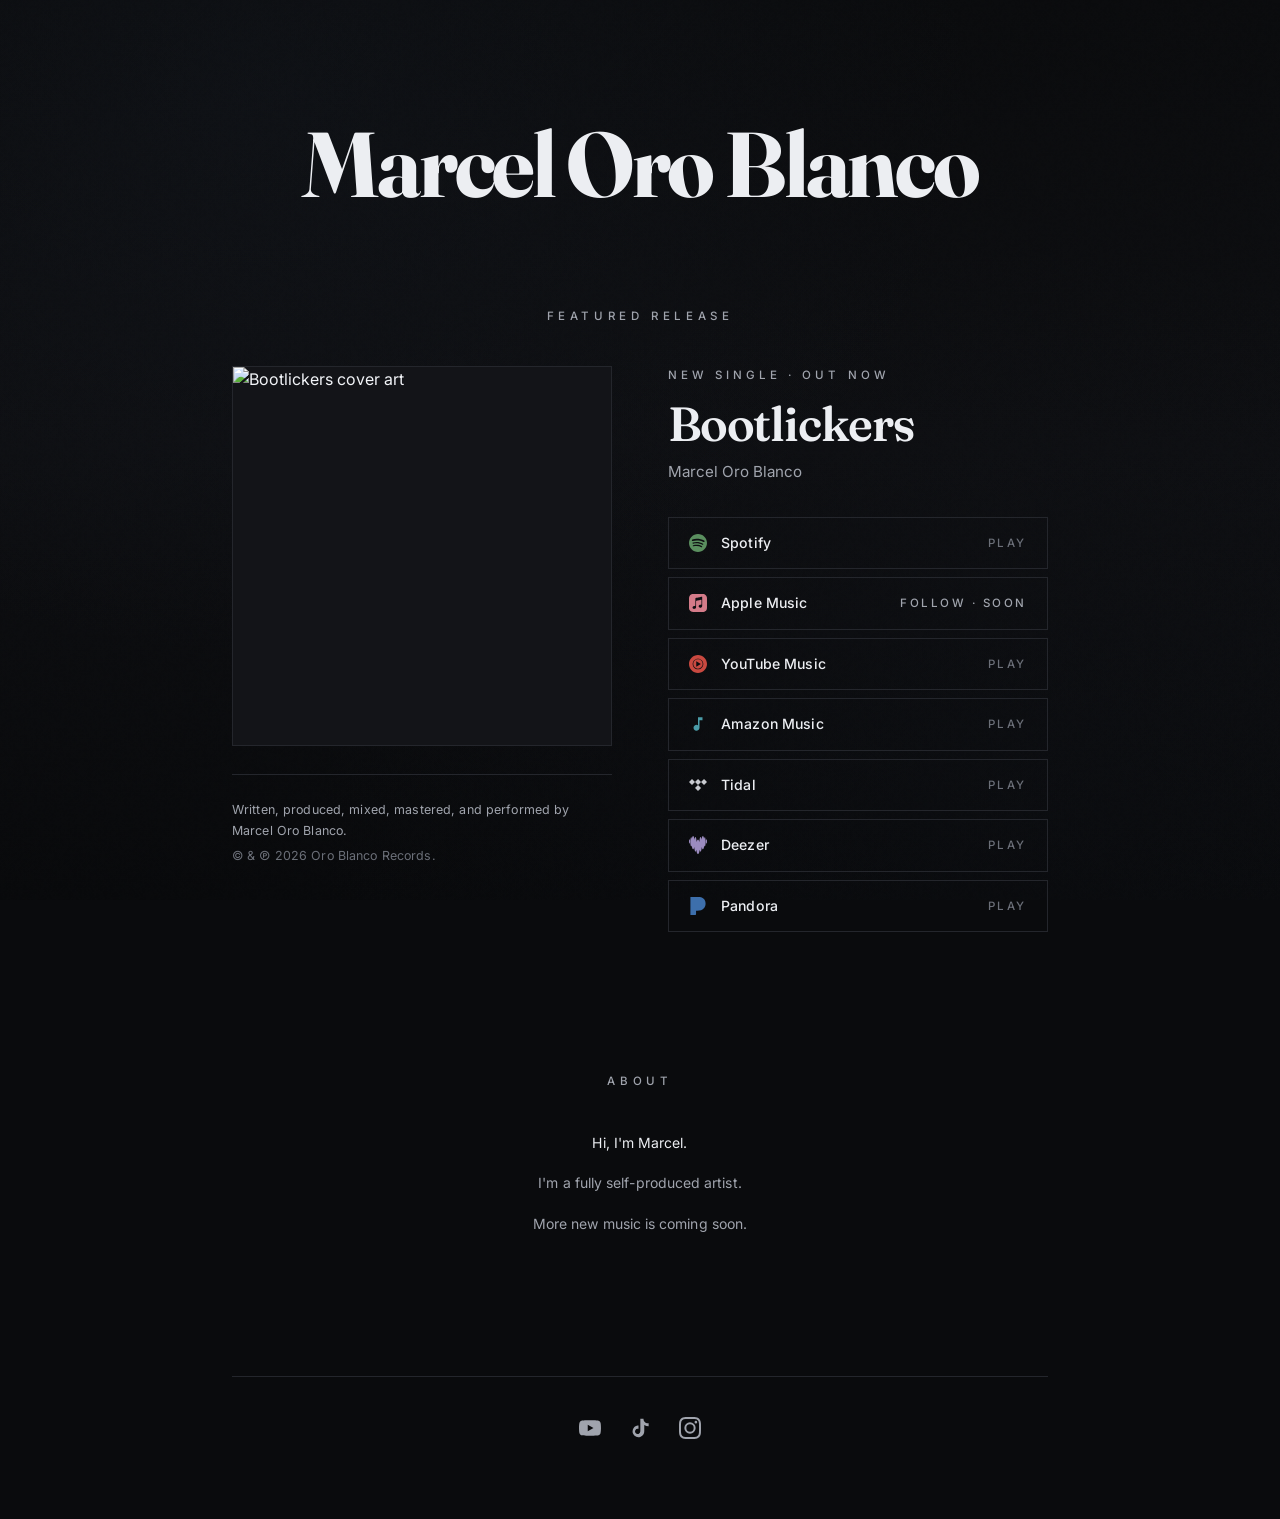
==== index.html @ 9e7add7d "Update index.html" ====
<!DOCTYPE html>
<html lang="en">
<head>
<!-- Google tag (gtag.js) -->
<script async src="https://www.googletagmanager.com/gtag/js?id=G-5PZH40NK7P"></script>
<script>
  window.dataLayer = window.dataLayer || [];
  function gtag(){dataLayer.push(arguments);}
  gtag('js', new Date());

  gtag('config', 'G-5PZH40NK7P');
</script>
<meta charset="UTF-8">
<meta name="viewport" content="width=device-width, initial-scale=1.0">
<title>Marcel Oro Blanco</title>
<meta name="description" content="Marcel Oro Blanco — self-produced artist. New music out now and on the way.">
<meta property="og:title" content="Marcel Oro Blanco">
<meta property="og:description" content="Self-produced artist. New single 'Bootlickers' out now.">
<meta property="og:type" content="music.musician">
<link rel="icon" type="image/svg+xml" href="/favicon.svg">
<link rel="icon" type="image/x-icon" href="/favicon.ico">
<link rel="apple-touch-icon" href="/apple-touch-icon.png">
<link rel="preconnect" href="https://fonts.googleapis.com">
<link rel="preconnect" href="https://fonts.gstatic.com" crossorigin>
<link href="https://fonts.googleapis.com/css2?family=Fraunces:opsz,wght@9..144,400;9..144,600;9..144,700;9..144,800&family=Inter:wght@300;400;500;600&display=swap" rel="stylesheet">
<style>
  :root {
    --bg: #0a0b0d;
    --bg-elevated: #131418;
    --bg-hover: #191b20;
    --fg: #eceef2;
    --fg-dim: #a0a4ad;
    --fg-faint: #6b6f78;
    --border: #24262c;
    --border-hover: #3a3d45;
    --serif: 'Fraunces', 'Times New Roman', serif;
    --sans: 'Inter', -apple-system, sans-serif;

    /* Muted brand colors */
    --c-spotify: #5A8F5F;
    --c-apple: #D47B89;
    --c-youtube: #C94940;
    --c-amazon: #4A9CA8;
    --c-tidal: #C8CAD0;
    --c-deezer: #9B8BBF;
    --c-pandora: #3D6FAC;
  }

  * { box-sizing: border-box; margin: 0; padding: 0; }

  html { scroll-behavior: smooth; }

  body {
    background: var(--bg);
    color: var(--fg);
    font-family: var(--sans);
    font-weight: 400;
    line-height: 1.6;
    min-height: 100vh;
    overflow-x: hidden;
    position: relative;
    -webkit-font-smoothing: antialiased;
  }

  body::before {
    content: '';
    position: fixed;
    inset: 0;
    background:
      radial-gradient(ellipse at 20% 10%, rgba(60, 80, 110, 0.08) 0%, transparent 50%),
      radial-gradient(ellipse at 80% 90%, rgba(40, 50, 70, 0.06) 0%, transparent 50%),
      linear-gradient(180deg, #0a0b0d 0%, #0d0e11 50%, #08090b 100%);
    pointer-events: none;
    z-index: -2;
  }

  body::after {
    content: '';
    position: fixed;
    inset: 0;
    background-image: url("data:image/svg+xml,%3Csvg viewBox='0 0 200 200' xmlns='http://www.w3.org/2000/svg'%3E%3Cfilter id='n'%3E%3CfeTurbulence type='fractalNoise' baseFrequency='0.9' numOctaves='3' stitchTiles='stitch'/%3E%3C/filter%3E%3Crect width='100%25' height='100%25' filter='url(%23n)' opacity='0.35'/%3E%3C/svg%3E");
    opacity: 0.04;
    pointer-events: none;
    z-index: -1;
    mix-blend-mode: overlay;
  }

  main {
    max-width: 880px;
    margin: 0 auto;
    padding: 120px 32px 80px;
  }

  /* ===== HERO ===== */
  .hero {
    text-align: center;
    margin-bottom: 100px;
    animation: fadeUp 1.2s ease-out;
  }

  .hero h1 {
    font-family: var(--serif);
    font-weight: 700;
    font-size: clamp(3.25rem, 9vw, 5.75rem);
    letter-spacing: -0.035em;
    line-height: 0.95;
    color: var(--fg);
  }

  .mobile-break { display: none; }

  /* ===== FEATURED RELEASE ===== */
  .featured {
    margin-bottom: 140px;
    animation: fadeUp 1.2s ease-out 0.2s both;
  }

  .section-label {
    font-size: 0.72rem;
    text-transform: uppercase;
    letter-spacing: 0.4em;
    color: var(--fg-dim);
    margin-bottom: 40px;
    text-align: center;
    font-weight: 500;
  }

  .release-card {
    display: grid;
    grid-template-columns: 1fr 1fr;
    gap: 56px;
    align-items: start;
  }

  .release-art-col {
    display: flex;
    flex-direction: column;
    gap: 28px;
  }

  .release-art {
    position: relative;
    aspect-ratio: 1 / 1;
    overflow: hidden;
    border: 1px solid var(--border);
    background: var(--bg-elevated);
    transition: transform 0.6s cubic-bezier(0.23, 1, 0.32, 1);
  }

  .release-art:hover { transform: scale(1.02); }

  .release-art img {
    width: 100%;
    height: 100%;
    object-fit: cover;
    display: block;
    filter: saturate(0.95) contrast(1.05);
  }

  .credits {
    padding-top: 24px;
    border-top: 1px solid var(--border);
  }

  .credits p {
    font-size: 0.78rem;
    line-height: 1.7;
    color: var(--fg-dim);
    font-weight: 400;
    letter-spacing: 0.01em;
  }

  .credits p + p {
    margin-top: 4px;
    color: var(--fg-faint);
  }

  .credits .lyrics-link {
    display: inline-block;
    margin-top: 14px;
    color: var(--fg-dim);
    text-decoration: none;
    font-size: 0.7rem;
    text-transform: uppercase;
    letter-spacing: 0.3em;
    font-weight: 500;
    transition: color 0.2s ease;
    border-bottom: 1px solid var(--border);
    padding-bottom: 2px;
  }

  .credits .lyrics-link:hover {
    color: var(--fg);
    border-bottom-color: var(--border-hover);
  }

  .release-info .release-type {
    font-size: 0.72rem;
    text-transform: uppercase;
    letter-spacing: 0.35em;
    color: var(--fg-dim);
    margin-bottom: 16px;
    font-weight: 500;
  }

  .release-info h2 {
    font-family: var(--serif);
    font-weight: 600;
    font-size: clamp(2rem, 4.5vw, 3rem);
    letter-spacing: -0.025em;
    line-height: 1;
    margin-bottom: 12px;
  }

  .release-info .artist {
    font-size: 0.95rem;
    color: var(--fg-dim);
    margin-bottom: 32px;
    font-weight: 400;
  }

  .streaming-links {
    display: flex;
    flex-direction: column;
    gap: 8px;
  }

  .stream-btn {
    display: flex;
    align-items: center;
    justify-content: space-between;
    padding: 14px 20px;
    background: transparent;
    border: 1px solid var(--border);
    color: var(--fg);
    text-decoration: none;
    font-family: var(--sans);
    font-size: 0.88rem;
    font-weight: 500;
    letter-spacing: 0.01em;
    transition: background 0.2s ease, border-color 0.2s ease;
  }

  .stream-btn:hover {
    border-color: var(--border-hover);
    background: var(--bg-hover);
  }

  .stream-btn .platform {
    display: flex;
    align-items: center;
    gap: 14px;
  }

  .stream-btn .icon {
    width: 18px;
    height: 18px;
    flex-shrink: 0;
    display: flex;
    align-items: center;
    justify-content: center;
  }

  .stream-btn .icon svg {
    width: 100%;
    height: 100%;
    fill: currentColor;
    display: block;
  }

  .icon-spotify  { color: var(--c-spotify); }
  .icon-apple    { color: var(--c-apple); }
  .icon-youtube  { color: var(--c-youtube); }
  .icon-amazon   { color: var(--c-amazon); }
  .icon-tidal    { color: var(--c-tidal); }
  .icon-deezer   { color: var(--c-deezer); }
  .icon-pandora  { color: var(--c-pandora); }

  .stream-btn .action {
    font-size: 0.72rem;
    text-transform: uppercase;
    letter-spacing: 0.22em;
    color: var(--fg-faint);
    font-weight: 500;
    transition: color 0.2s ease;
  }

  .stream-btn:hover .action { color: var(--fg); }
  .stream-btn.soon .action { color: var(--fg-dim); }

  /* ===== ABOUT ===== */
  .about {
    margin-bottom: 140px;
    max-width: 620px;
    margin-left: auto;
    margin-right: auto;
    text-align: center;
  }

  .about p {
    font-family: var(--sans);
    font-weight: 400;
    font-size: 0.875rem;
    line-height: 1.75;
    color: var(--fg);
    letter-spacing: 0.005em;
  }

.about p + p {
  margin-top: 16px;
  color: var(--fg-dim);
}

  /* ===== SOCIAL ===== */
  .socials {
    display: flex;
    justify-content: center;
    gap: 28px;
    padding-top: 40px;
    border-top: 1px solid var(--border);
  }

  .social-link {
    color: var(--fg-dim);
    text-decoration: none;
    transition: color 0.2s ease;
    display: flex;
    align-items: center;
    justify-content: center;
    width: 22px;
    height: 22px;
  }

  .social-link svg {
    width: 100%;
    height: 100%;
    fill: currentColor;
  }

  .social-link:hover { color: var(--fg); }

  /* ===== ANIMATIONS ===== */
  @keyframes fadeUp {
    from { opacity: 0; transform: translateY(20px); }
    to { opacity: 1; transform: translateY(0); }
  }

  /* ===== RESPONSIVE ===== */
  @media (max-width: 680px) {
  main { padding: 70px 24px 60px; }
  .hero { margin-bottom: 70px; }
  .mobile-break { display: inline; }
  .featured, .about { margin-bottom: 90px; }
  .release-card {
    display: flex;
    flex-direction: column;
    gap: 36px;
  }
  .release-art-col {
    display: contents;
  }
  .release-art {
    order: 1;
    max-width: 340px;
    margin: 0 auto;
    width: 100%;
  }
  .release-info {
  order: 2;
  width: 100%;
  text-align: center;
  }
  .credits {
    order: 3;
    max-width: 340px;
    margin: 0 auto;
    width: 100%;
    text-align: center;
  }
  .streaming-links { text-align: left; }
  .socials { gap: 24px; flex-wrap: wrap; }
}
</style>
</head>
<body>

<main>

  <section class="hero">
    <h1>Marcel<span class="mobile-break"><br></span> Oro Blanco</h1>
  </section>

  <section class="featured">
    <div class="section-label">Featured Release</div>
    <div class="release-card">

      <div class="release-art-col">
        <div class="release-art">
          <img src="Bootlickers.png" alt="Bootlickers cover art">
        </div>
        <div class="credits">
          <p>Written, produced, mixed, mastered, and performed by Marcel Oro Blanco.</p>
          <p>© &amp; ℗ 2026 Oro Blanco Records.</p>
        </div>
      </div>

      <div class="release-info">
        <div class="release-type">New Single · Out Now</div>
        <h2>Bootlickers</h2>
        <div class="artist">Marcel Oro Blanco</div>
        <div class="streaming-links">

          <a href="https://open.spotify.com/track/3jovN1yXz5eZsktegcpeYs" class="stream-btn" target="_blank" rel="noopener">
            <span class="platform">
              <span class="icon icon-spotify"><svg role="img" viewBox="0 0 24 24" xmlns="http://www.w3.org/2000/svg"><path d="M12 0C5.4 0 0 5.4 0 12s5.4 12 12 12 12-5.4 12-12S18.66 0 12 0zm5.521 17.34c-.24.359-.66.48-1.021.24-2.82-1.74-6.36-2.101-10.561-1.141-.418.122-.779-.179-.899-.539-.12-.421.18-.78.54-.9 4.56-1.021 8.52-.6 11.64 1.32.42.18.479.659.301 1.02zm1.44-3.3c-.301.42-.841.6-1.262.3-3.239-1.98-8.159-2.58-11.939-1.38-.479.12-1.02-.12-1.14-.6-.12-.48.12-1.021.6-1.141C9.6 9.9 15 10.561 18.72 12.84c.361.181.54.78.241 1.2zm.12-3.36C15.24 8.4 8.82 8.16 5.16 9.301c-.6.179-1.2-.181-1.38-.721-.18-.601.18-1.2.72-1.381 4.26-1.26 11.28-1.02 15.721 1.621.539.3.719 1.02.419 1.56-.299.421-1.02.599-1.559.3z"/></svg></span>
              Spotify
            </span>
            <span class="action">Play</span>
          </a>

          <a href="https://music.apple.com/us/artist/marcel-oro-blanco/1890722765" class="stream-btn soon" target="_blank" rel="noopener">
            <span class="platform">
              <span class="icon icon-apple"><svg role="img" viewBox="0 0 24 24" xmlns="http://www.w3.org/2000/svg"><path d="M23.994 6.124a9.23 9.23 0 00-.24-2.19c-.317-1.31-1.062-2.31-2.18-3.043a5.022 5.022 0 00-1.877-.726 10.496 10.496 0 00-1.564-.15c-.04-.003-.083-.01-.124-.013H5.986c-.152.01-.303.017-.455.026-.747.043-1.49.123-2.193.4-1.336.53-2.3 1.452-2.865 2.78-.192.448-.292.925-.363 1.408-.056.392-.088.785-.1 1.18 0 .032-.007.062-.01.093v12.223c.01.14.017.283.027.424.05.815.154 1.624.497 2.373.65 1.42 1.738 2.353 3.234 2.801.42.127.856.187 1.293.228.555.053 1.11.06 1.667.06h11.03a12.5 12.5 0 001.57-.1c.822-.106 1.596-.35 2.295-.81a5.046 5.046 0 001.88-2.207c.186-.42.293-.87.37-1.324.113-.675.138-1.358.137-2.04-.002-3.8 0-7.595-.003-11.393zm-6.423 3.99v5.712c0 .417-.058.827-.244 1.206-.29.59-.76.962-1.388 1.14-.35.1-.706.157-1.07.173-.95.045-1.773-.6-1.943-1.536a1.88 1.88 0 011.038-2.022c.323-.16.67-.25 1.018-.324.378-.082.758-.153 1.134-.24.274-.063.457-.23.51-.516a.904.904 0 00.02-.193c0-1.815 0-3.63-.002-5.443a.725.725 0 00-.026-.185c-.04-.15-.15-.243-.304-.234-.16.01-.318.035-.475.066-.76.15-1.52.303-2.28.456l-2.325.47-1.374.278c-.016.003-.032.01-.048.013-.277.077-.377.203-.39.49-.002.042 0 .086 0 .13-.002 2.602 0 5.204-.003 7.805 0 .42-.047.836-.215 1.227-.278.64-.77 1.04-1.434 1.233-.35.1-.71.16-1.075.172-.96.036-1.755-.6-1.92-1.544-.14-.812.23-1.685 1.154-2.075.357-.15.73-.232 1.108-.31.287-.06.575-.116.86-.177.383-.083.583-.323.6-.714v-.15c0-2.96 0-5.922.002-8.882 0-.123.013-.25.042-.37.07-.285.273-.448.546-.518.255-.066.515-.112.774-.165.733-.15 1.466-.296 2.2-.444l2.27-.46c.67-.134 1.34-.27 2.01-.403.22-.043.442-.088.663-.106.31-.025.523.17.554.482.008.073.012.148.012.223.002 1.91.002 3.822 0 5.732z"/></svg></span>
              Apple Music
            </span>
            <span class="action">Follow · Soon</span>
          </a>

          <a href="https://music.youtube.com/watch?v=jhPmG7_AMAA" class="stream-btn" target="_blank" rel="noopener">
            <span class="platform">
              <span class="icon icon-youtube"><svg role="img" viewBox="0 0 24 24" xmlns="http://www.w3.org/2000/svg"><path d="M12 0C5.376 0 0 5.376 0 12s5.376 12 12 12 12-5.376 12-12S18.624 0 12 0zm0 19.104c-3.924 0-7.104-3.18-7.104-7.104S8.076 4.896 12 4.896s7.104 3.18 7.104 7.104-3.18 7.104-7.104 7.104zm0-13.332c-3.432 0-6.228 2.796-6.228 6.228S8.568 18.228 12 18.228s6.228-2.796 6.228-6.228S15.432 5.772 12 5.772zM9.684 15.54V8.46L15.816 12l-6.132 3.54z"/></svg></span>
              YouTube Music
            </span>
            <span class="action">Play</span>
          </a>

          <a href="https://music.amazon.com/tracks/B0GXRJ183J" class="stream-btn" target="_blank" rel="noopener">
            <span class="platform">
              <span class="icon icon-amazon"><svg role="img" viewBox="0 0 24 24" xmlns="http://www.w3.org/2000/svg"><path d="M12 3v10.55A4 4 0 1 0 14 17V7h4V3h-6z"/></svg></span>
              Amazon Music
            </span>
            <span class="action">Play</span>
          </a>

          <a href="https://tidal.com/track/517246234/u" class="stream-btn" target="_blank" rel="noopener">
            <span class="platform">
              <span class="icon icon-tidal"><svg role="img" viewBox="0 0 24 24" xmlns="http://www.w3.org/2000/svg"><path d="M12.012 3.992L8.008 7.996 4.004 3.992 0 7.996 4.004 12l4.004-4.004L12.012 12l-4.004 4.004 4.004 4.004 4.004-4.004L12.012 12l4.004-4.004-4.004-4.004zM16.042 7.996l3.979-3.979L24 7.996l-3.979 3.979z"/></svg></span>
              Tidal
            </span>
            <span class="action">Play</span>
          </a>

          <a href="https://link.deezer.com/s/33385t2P4HZDnWfZCig0p" class="stream-btn" target="_blank" rel="noopener">
            <span class="platform">
              <span class="icon icon-deezer"><svg role="img" viewBox="0 0 24 24" xmlns="http://www.w3.org/2000/svg"><path d="M.693 10.024c.381 0 .693-1.256.693-2.807 0-1.55-.312-2.807-.693-2.807C.312 4.41 0 5.666 0 7.217s.312 2.808.693 2.808ZM21.038 1.56c-.364 0-.684.805-.91 2.096C19.765 1.446 19.184 0 18.526 0c-.78 0-1.464 2.036-1.784 5-.312-2.158-.788-3.536-1.325-3.536-.745 0-1.386 2.704-1.62 6.472-.442-1.932-1.083-3.145-1.793-3.145s-1.35 1.213-1.793 3.145c-.242-3.76-.874-6.463-1.628-6.463-.537 0-1.013 1.378-1.325 3.535C6.938 2.036 6.262 0 5.474 0c-.658 0-1.247 1.447-1.602 3.665-.217-1.291-.546-2.105-.91-2.105-.675 0-1.221 2.807-1.221 6.272 0 3.466.546 6.273 1.221 6.273.277 0 .537-.476.736-1.273.32 2.928.996 4.938 1.776 4.938.606 0 1.143-1.204 1.507-3.11.251 3.622.875 6.195 1.602 6.195.46 0 .875-1.023 1.187-2.677C10.142 21.6 11 24 12.004 24c1.005 0 1.863-2.4 2.235-5.822.312 1.654.727 2.677 1.186 2.677.728 0 1.352-2.573 1.603-6.195.364 1.906.9 3.11 1.507 3.11.78 0 1.455-2.01 1.775-4.938.208.797.46 1.273.737 1.273.675 0 1.22-2.807 1.22-6.273-.008-3.457-.553-6.272-1.23-6.272ZM23.307 10.024c.381 0 .693-1.256.693-2.807 0-1.55-.312-2.807-.693-2.807-.381 0-.693 1.256-.693 2.807s.312 2.808.693 2.808Z"/></svg></span>
              Deezer
            </span>
            <span class="action">Play</span>
          </a>

          <a href="https://www.pandora.com/artist/marcel-oro-blanco/bootlickers/bootlickers/TRchknj5wqqP2bK" class="stream-btn" target="_blank" rel="noopener">
            <span class="platform">
              <span class="icon icon-pandora"><svg role="img" viewBox="0 0 24 24" xmlns="http://www.w3.org/2000/svg"><path d="M1.882 0v24H8.32a1.085 1.085 0 001.085-1.085v-4.61h1.612c7.88 0 11.103-4.442 11.103-9.636C22.119 2.257 17.247 0 12.662 0H1.882Z"/></svg></span>
              Pandora
            </span>
            <span class="action">Play</span>
          </a>

        </div>
      </div>
    </div>
  </section>

  <section class="about">
    <div class="section-label">About</div>
    <p>Hi, I'm Marcel.</p>
    <p>I'm a fully self-produced artist.</p>
    <p>More new music is coming soon.</p>
  </section>

  <nav class="socials">
    <a href="https://www.youtube.com/@MarcelOroBlanco" class="social-link" target="_blank" rel="noopener" aria-label="YouTube">
      <svg viewBox="0 0 24 24" xmlns="http://www.w3.org/2000/svg"><path d="M23.498 6.186a3.016 3.016 0 00-2.122-2.136C19.505 3.545 12 3.545 12 3.545s-7.505 0-9.377.505A3.017 3.017 0 00.502 6.186C0 8.07 0 12 0 12s0 3.93.502 5.814a3.016 3.016 0 002.122 2.136c1.871.505 9.376.505 9.376.505s7.505 0 9.377-.505a3.015 3.015 0 002.122-2.136C24 15.93 24 12 24 12s0-3.93-.502-5.814zM9.545 15.568V8.432L15.818 12l-6.273 3.568z"/></svg>
    </a>
    <a href="https://www.tiktok.com/@marcel.oro.blanco" class="social-link" target="_blank" rel="noopener" aria-label="TikTok">
      <svg viewBox="0 0 24 24" xmlns="http://www.w3.org/2000/svg"><path d="M19.59 6.69a4.83 4.83 0 01-3.77-4.25V2h-3.45v13.67a2.89 2.89 0 01-5.2 1.74 2.89 2.89 0 012.31-4.64 2.93 2.93 0 01.88.13V9.4a6.84 6.84 0 00-1-.05A6.33 6.33 0 005.8 20.1a6.34 6.34 0 0010.86-4.43v-7a8.16 8.16 0 004.77 1.52v-3.4a4.85 4.85 0 01-1.84-.1z"/></svg>
    </a>
    <a href="https://www.instagram.com/marceloroblanco" class="social-link" target="_blank" rel="noopener" aria-label="Instagram">
      <svg viewBox="0 0 24 24" xmlns="http://www.w3.org/2000/svg"><path d="M12 2.163c3.204 0 3.584.012 4.85.07 3.252.148 4.771 1.691 4.919 4.919.058 1.265.069 1.645.069 4.849 0 3.205-.012 3.584-.069 4.849-.149 3.225-1.664 4.771-4.919 4.919-1.266.058-1.644.07-4.85.07-3.204 0-3.584-.012-4.849-.07-3.26-.149-4.771-1.699-4.919-4.92-.058-1.265-.07-1.644-.07-4.849 0-3.204.013-3.583.07-4.849.149-3.227 1.664-4.771 4.919-4.919 1.266-.057 1.645-.069 4.849-.069zM12 0C8.741 0 8.333.014 7.053.072 2.695.272.273 2.69.073 7.052.014 8.333 0 8.741 0 12c0 3.259.014 3.668.072 4.948.2 4.358 2.618 6.78 6.98 6.98C8.333 23.986 8.741 24 12 24c3.259 0 3.668-.014 4.948-.072 4.354-.2 6.782-2.618 6.979-6.98.059-1.28.073-1.689.073-4.948 0-3.259-.014-3.667-.072-4.947-.196-4.354-2.617-6.78-6.979-6.98C15.668.014 15.259 0 12 0zm0 5.838a6.162 6.162 0 100 12.324 6.162 6.162 0 000-12.324zM12 16a4 4 0 110-8 4 4 0 010 8zm6.406-11.845a1.44 1.44 0 100 2.881 1.44 1.44 0 000-2.881z"/></svg>
    </a>
  </nav>

</main>

</body>
</html>
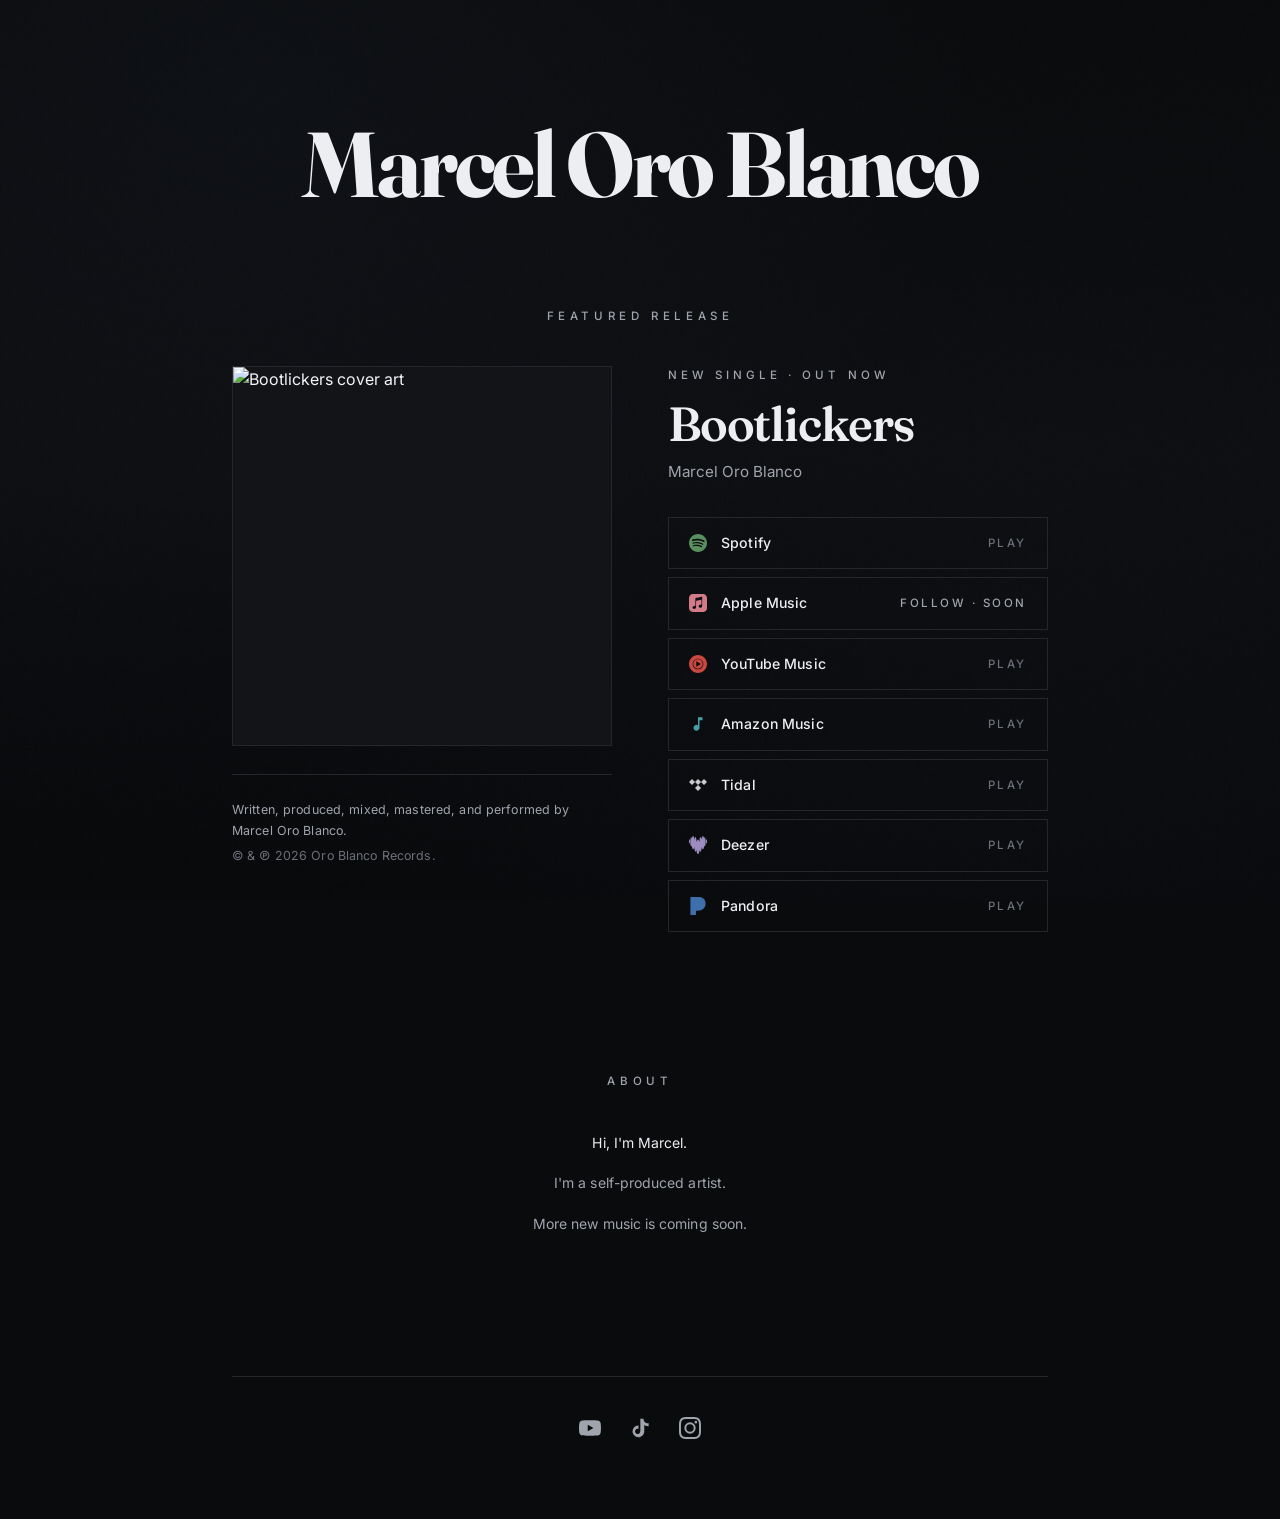
==== commit 2c1d73de: "Update index.html" ====
--- a/index.html
+++ b/index.html
@@ -474,7 +474,7 @@
   <section class="about">
     <div class="section-label">About</div>
     <p>Hi, I'm Marcel.</p>
-    <p>I'm a fully self-produced artist.</p>
+    <p>I'm a self-produced artist.</p>
     <p>More new music is coming soon.</p>
   </section>
 
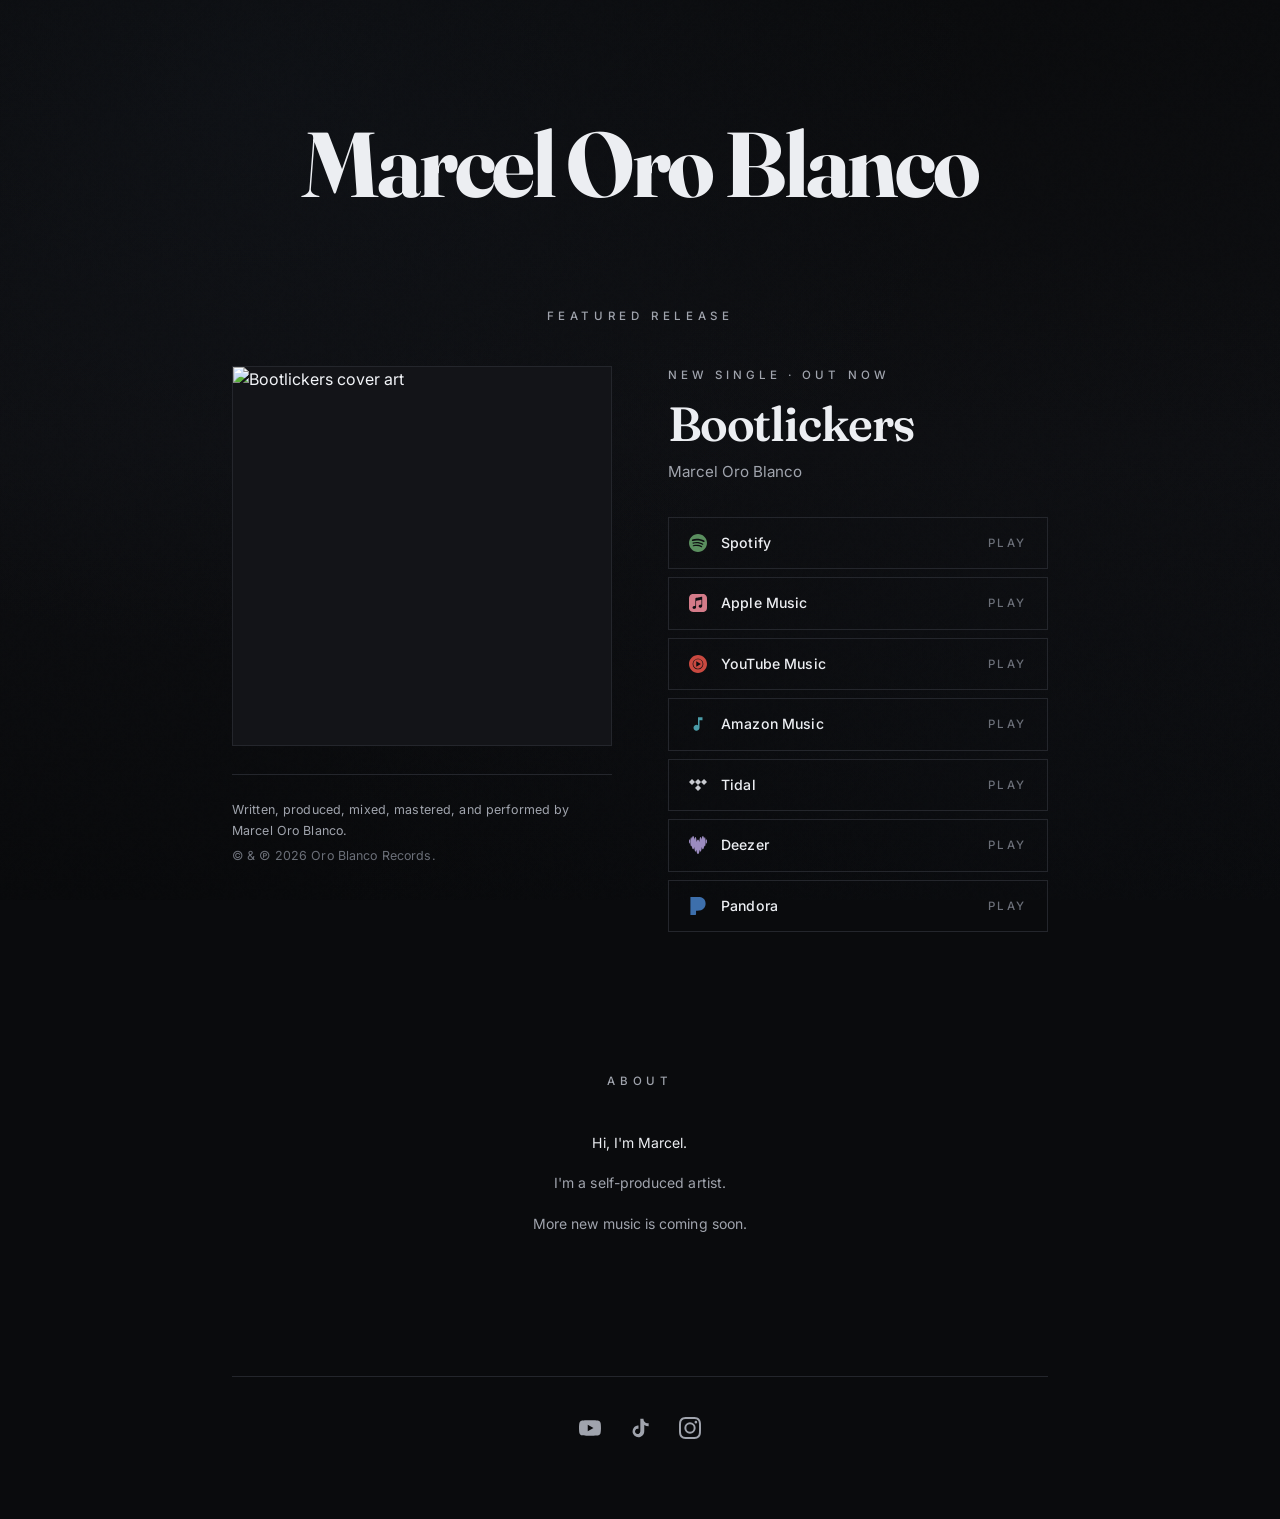
==== commit 2ae49d88: "Update index.html" ====
--- a/index.html
+++ b/index.html
@@ -418,12 +418,12 @@
             <span class="action">Play</span>
           </a>
 
-          <a href="https://music.apple.com/us/artist/marcel-oro-blanco/1890722765" class="stream-btn soon" target="_blank" rel="noopener">
+          <a href="https://music.apple.com/us/album/bootlickers/1895093208?i=6762951349" class="stream-btn" target="_blank" rel="noopener">
             <span class="platform">
               <span class="icon icon-apple"><svg role="img" viewBox="0 0 24 24" xmlns="http://www.w3.org/2000/svg"><path d="M23.994 6.124a9.23 9.23 0 00-.24-2.19c-.317-1.31-1.062-2.31-2.18-3.043a5.022 5.022 0 00-1.877-.726 10.496 10.496 0 00-1.564-.15c-.04-.003-.083-.01-.124-.013H5.986c-.152.01-.303.017-.455.026-.747.043-1.49.123-2.193.4-1.336.53-2.3 1.452-2.865 2.78-.192.448-.292.925-.363 1.408-.056.392-.088.785-.1 1.18 0 .032-.007.062-.01.093v12.223c.01.14.017.283.027.424.05.815.154 1.624.497 2.373.65 1.42 1.738 2.353 3.234 2.801.42.127.856.187 1.293.228.555.053 1.11.06 1.667.06h11.03a12.5 12.5 0 001.57-.1c.822-.106 1.596-.35 2.295-.81a5.046 5.046 0 001.88-2.207c.186-.42.293-.87.37-1.324.113-.675.138-1.358.137-2.04-.002-3.8 0-7.595-.003-11.393zm-6.423 3.99v5.712c0 .417-.058.827-.244 1.206-.29.59-.76.962-1.388 1.14-.35.1-.706.157-1.07.173-.95.045-1.773-.6-1.943-1.536a1.88 1.88 0 011.038-2.022c.323-.16.67-.25 1.018-.324.378-.082.758-.153 1.134-.24.274-.063.457-.23.51-.516a.904.904 0 00.02-.193c0-1.815 0-3.63-.002-5.443a.725.725 0 00-.026-.185c-.04-.15-.15-.243-.304-.234-.16.01-.318.035-.475.066-.76.15-1.52.303-2.28.456l-2.325.47-1.374.278c-.016.003-.032.01-.048.013-.277.077-.377.203-.39.49-.002.042 0 .086 0 .13-.002 2.602 0 5.204-.003 7.805 0 .42-.047.836-.215 1.227-.278.64-.77 1.04-1.434 1.233-.35.1-.71.16-1.075.172-.96.036-1.755-.6-1.92-1.544-.14-.812.23-1.685 1.154-2.075.357-.15.73-.232 1.108-.31.287-.06.575-.116.86-.177.383-.083.583-.323.6-.714v-.15c0-2.96 0-5.922.002-8.882 0-.123.013-.25.042-.37.07-.285.273-.448.546-.518.255-.066.515-.112.774-.165.733-.15 1.466-.296 2.2-.444l2.27-.46c.67-.134 1.34-.27 2.01-.403.22-.043.442-.088.663-.106.31-.025.523.17.554.482.008.073.012.148.012.223.002 1.91.002 3.822 0 5.732z"/></svg></span>
               Apple Music
             </span>
-            <span class="action">Follow · Soon</span>
+            <span class="action">Play</span>
           </a>
 
           <a href="https://music.youtube.com/watch?v=jhPmG7_AMAA" class="stream-btn" target="_blank" rel="noopener">
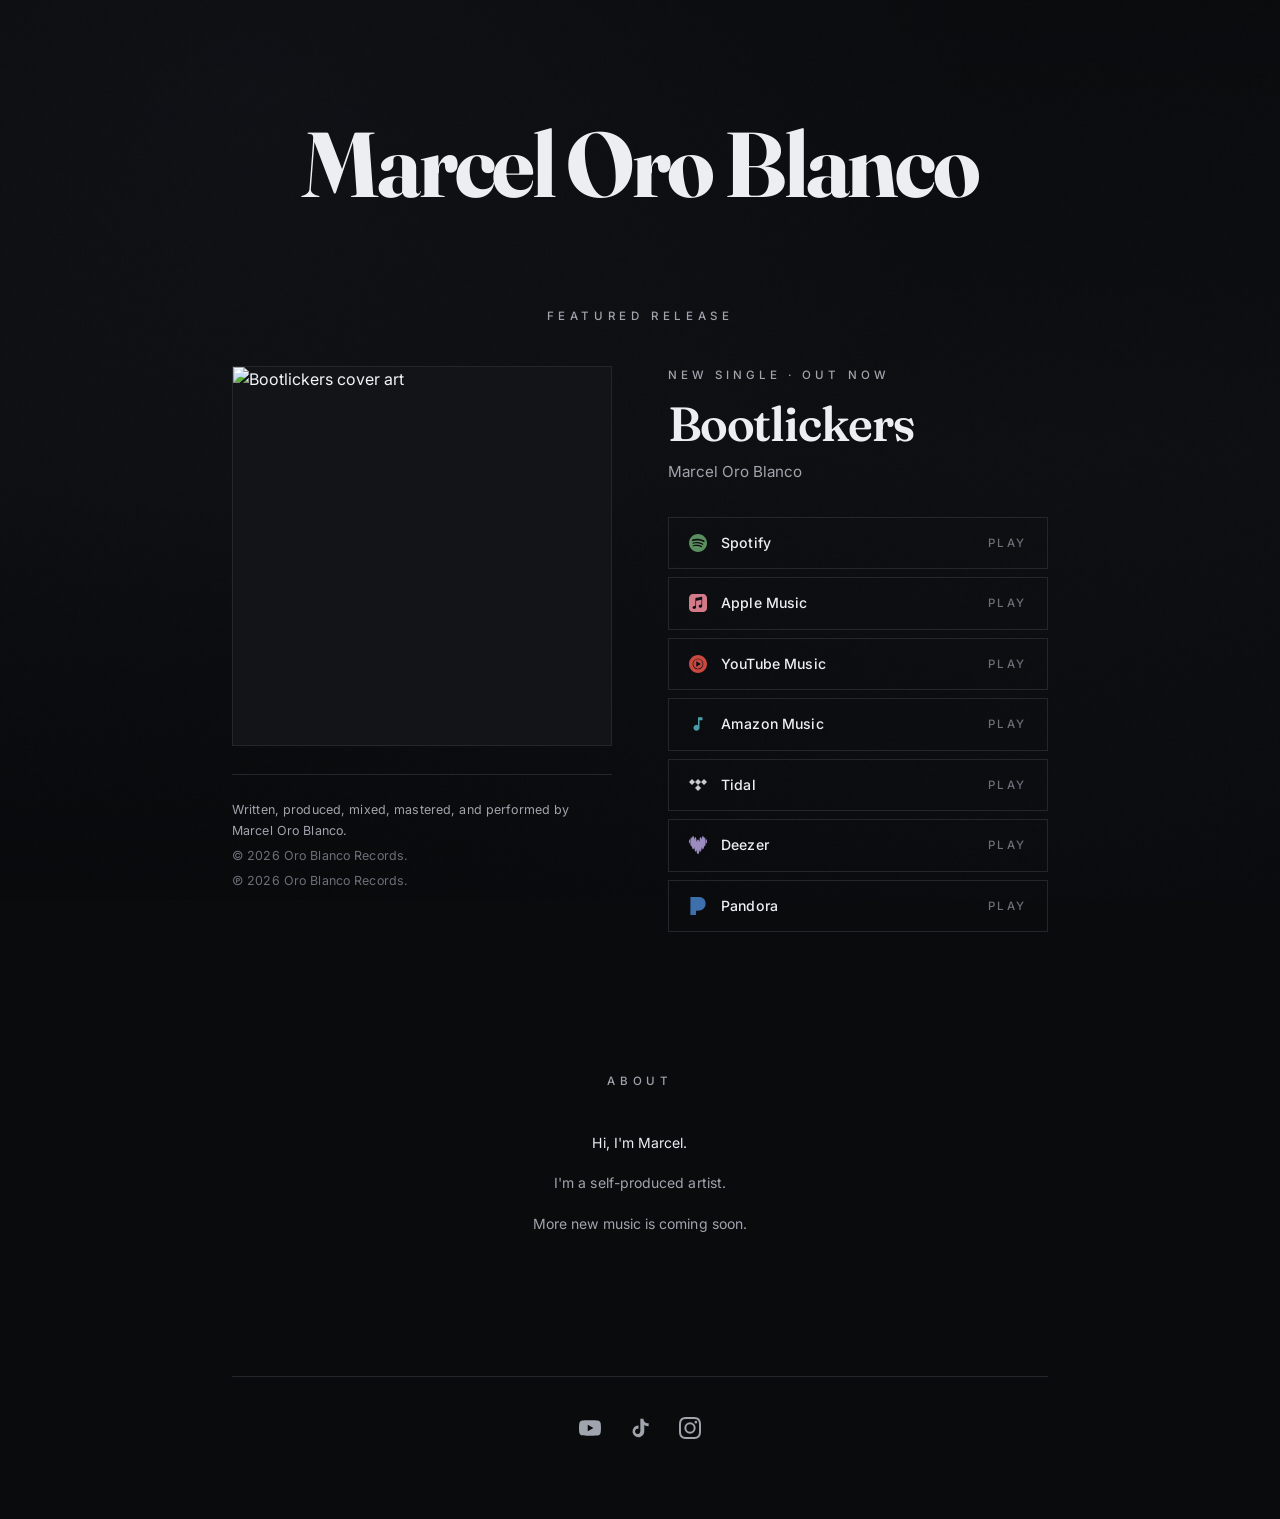
==== commit 2431b2c1: "Update index.html" ====
--- a/index.html
+++ b/index.html
@@ -400,7 +400,8 @@
         </div>
         <div class="credits">
           <p>Written, produced, mixed, mastered, and performed by Marcel Oro Blanco.</p>
-          <p>© &amp; ℗ 2026 Oro Blanco Records.</p>
+          <p>© 2026 Oro Blanco Records.</p>
+          <p>℗ 2026 Oro Blanco Records.</p>
         </div>
       </div>
 
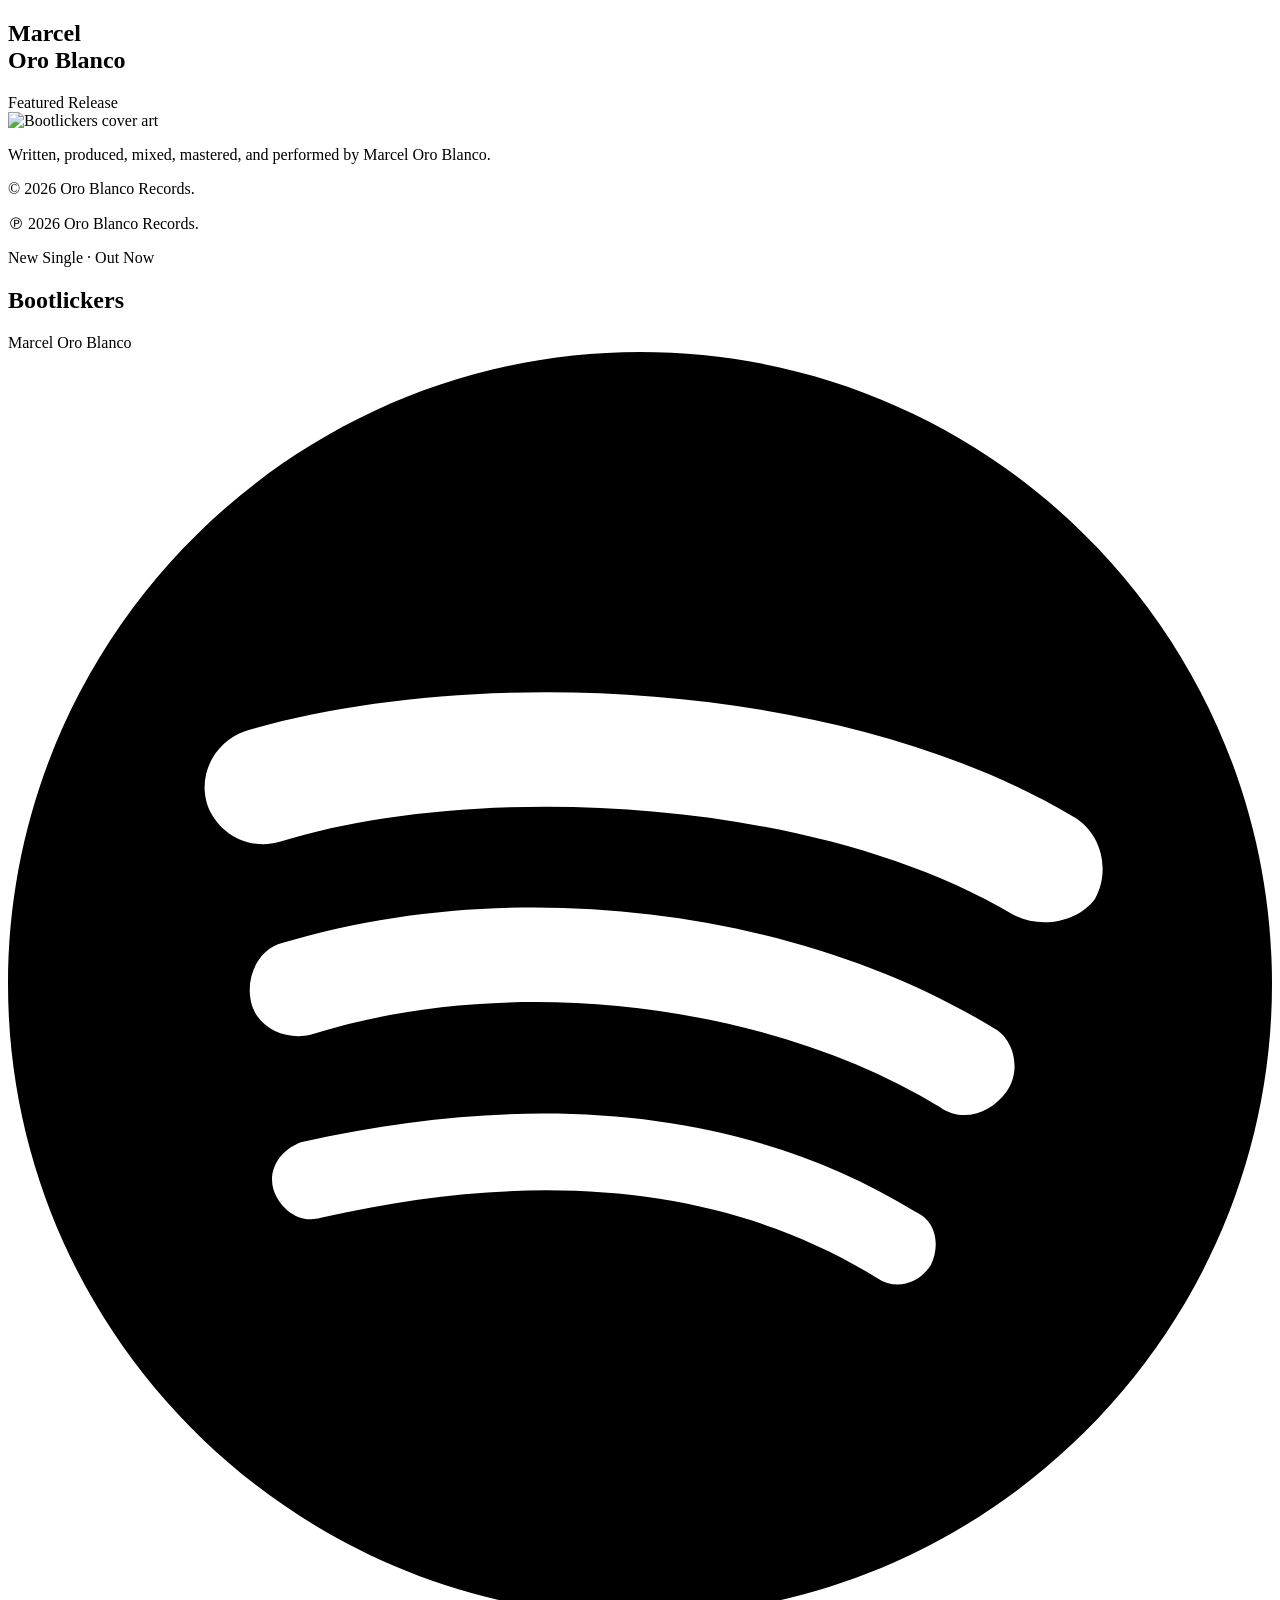
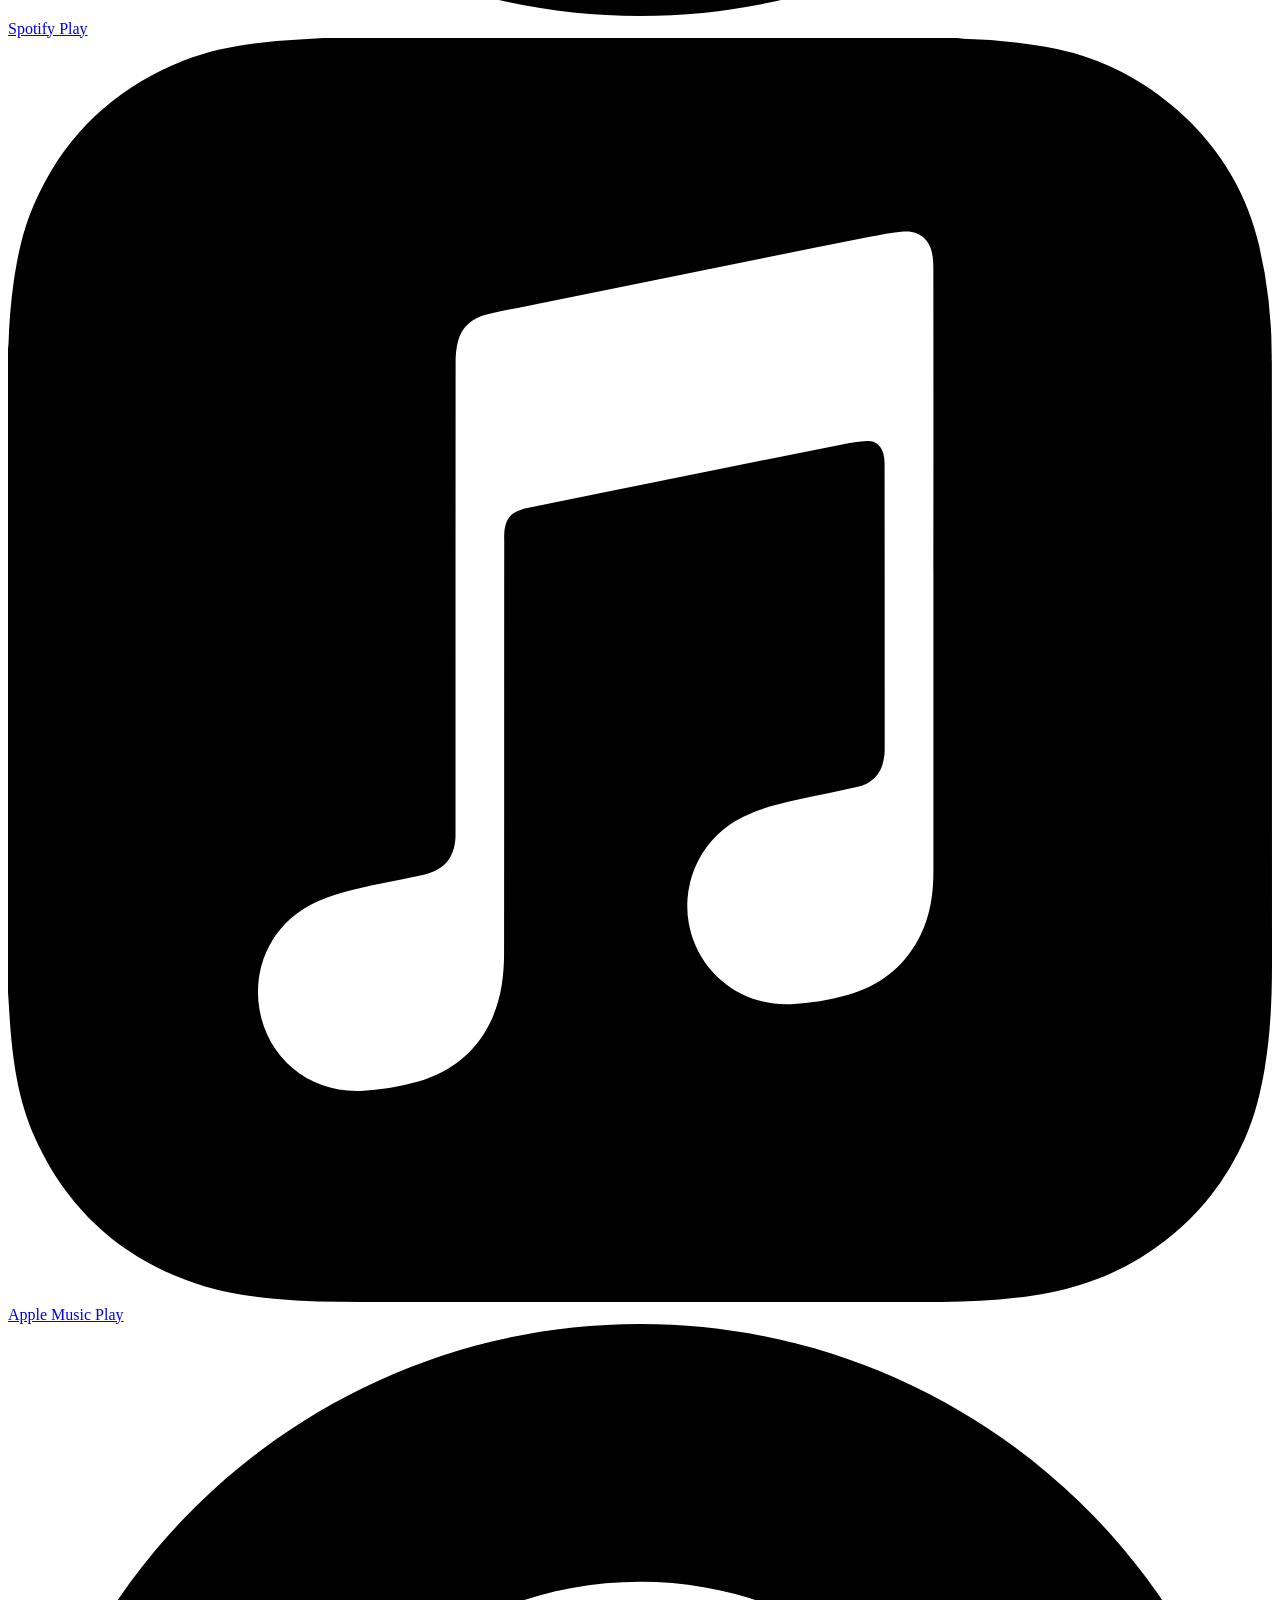
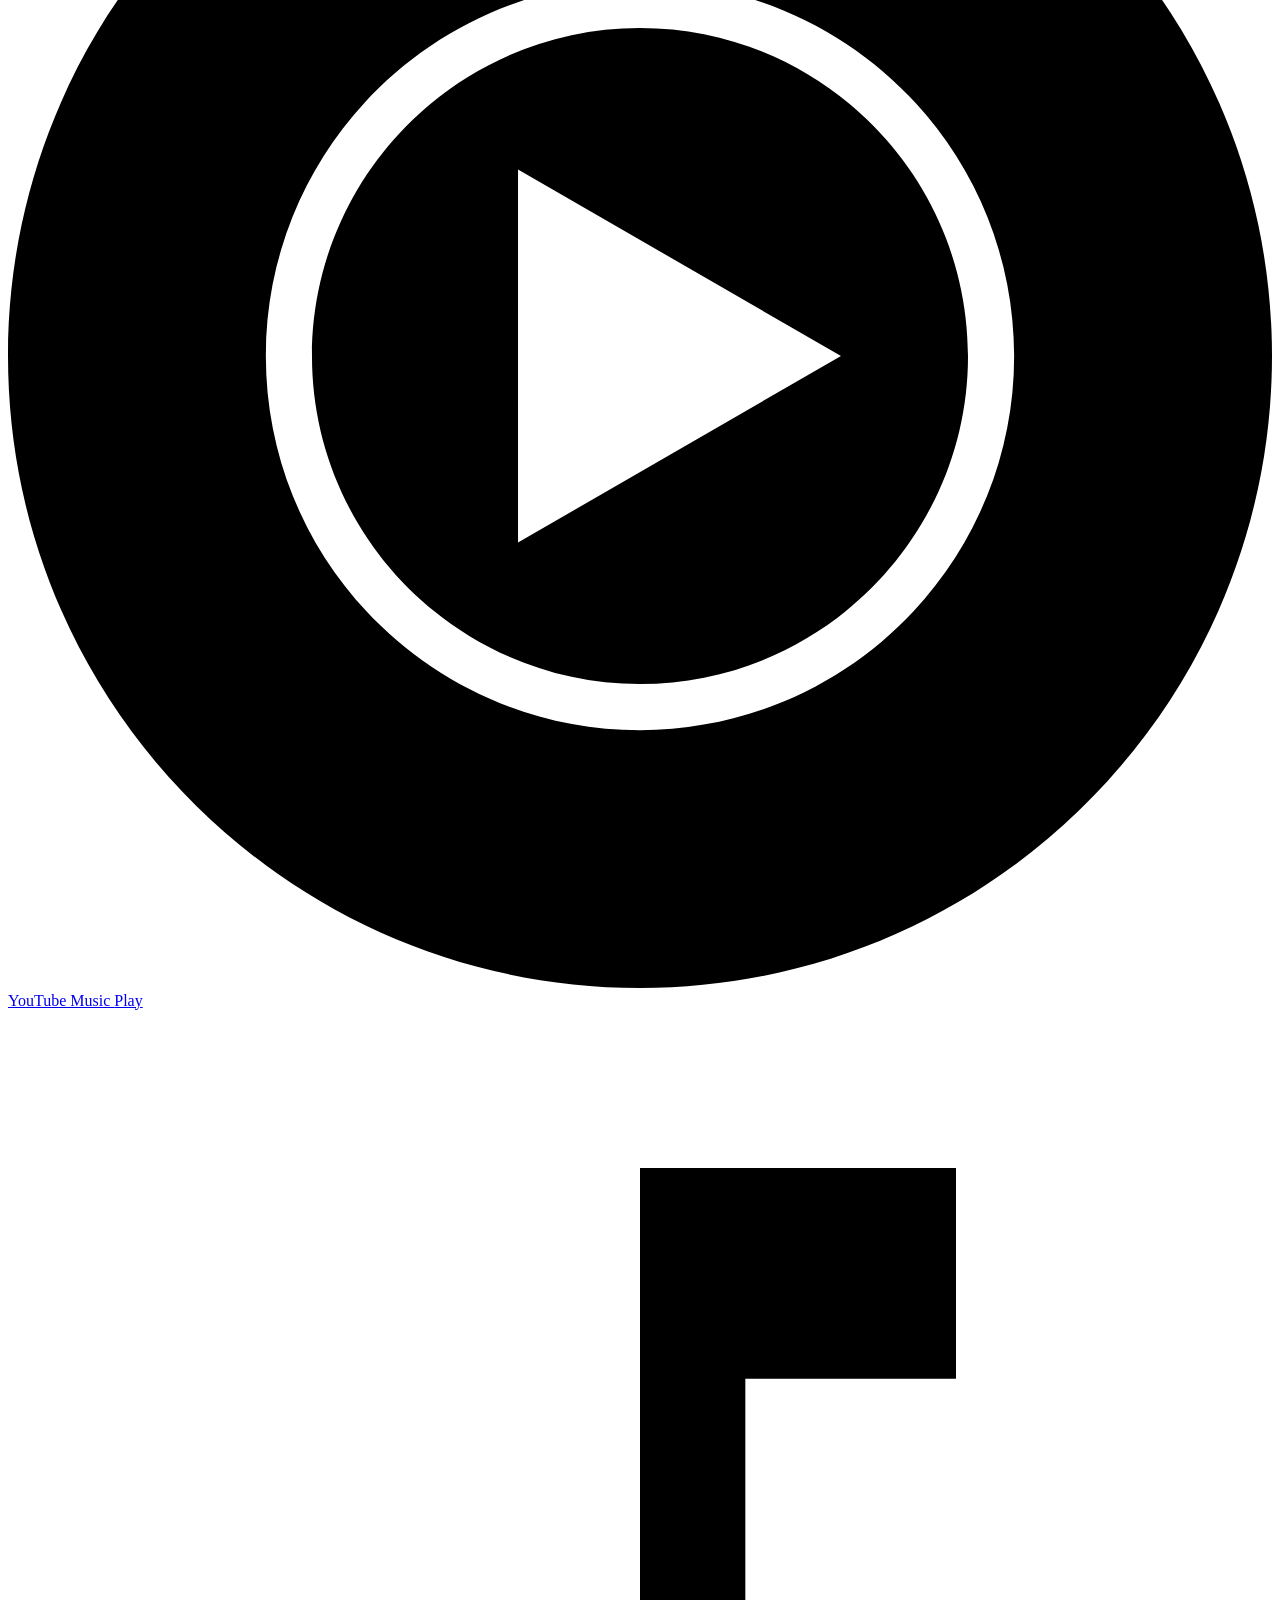
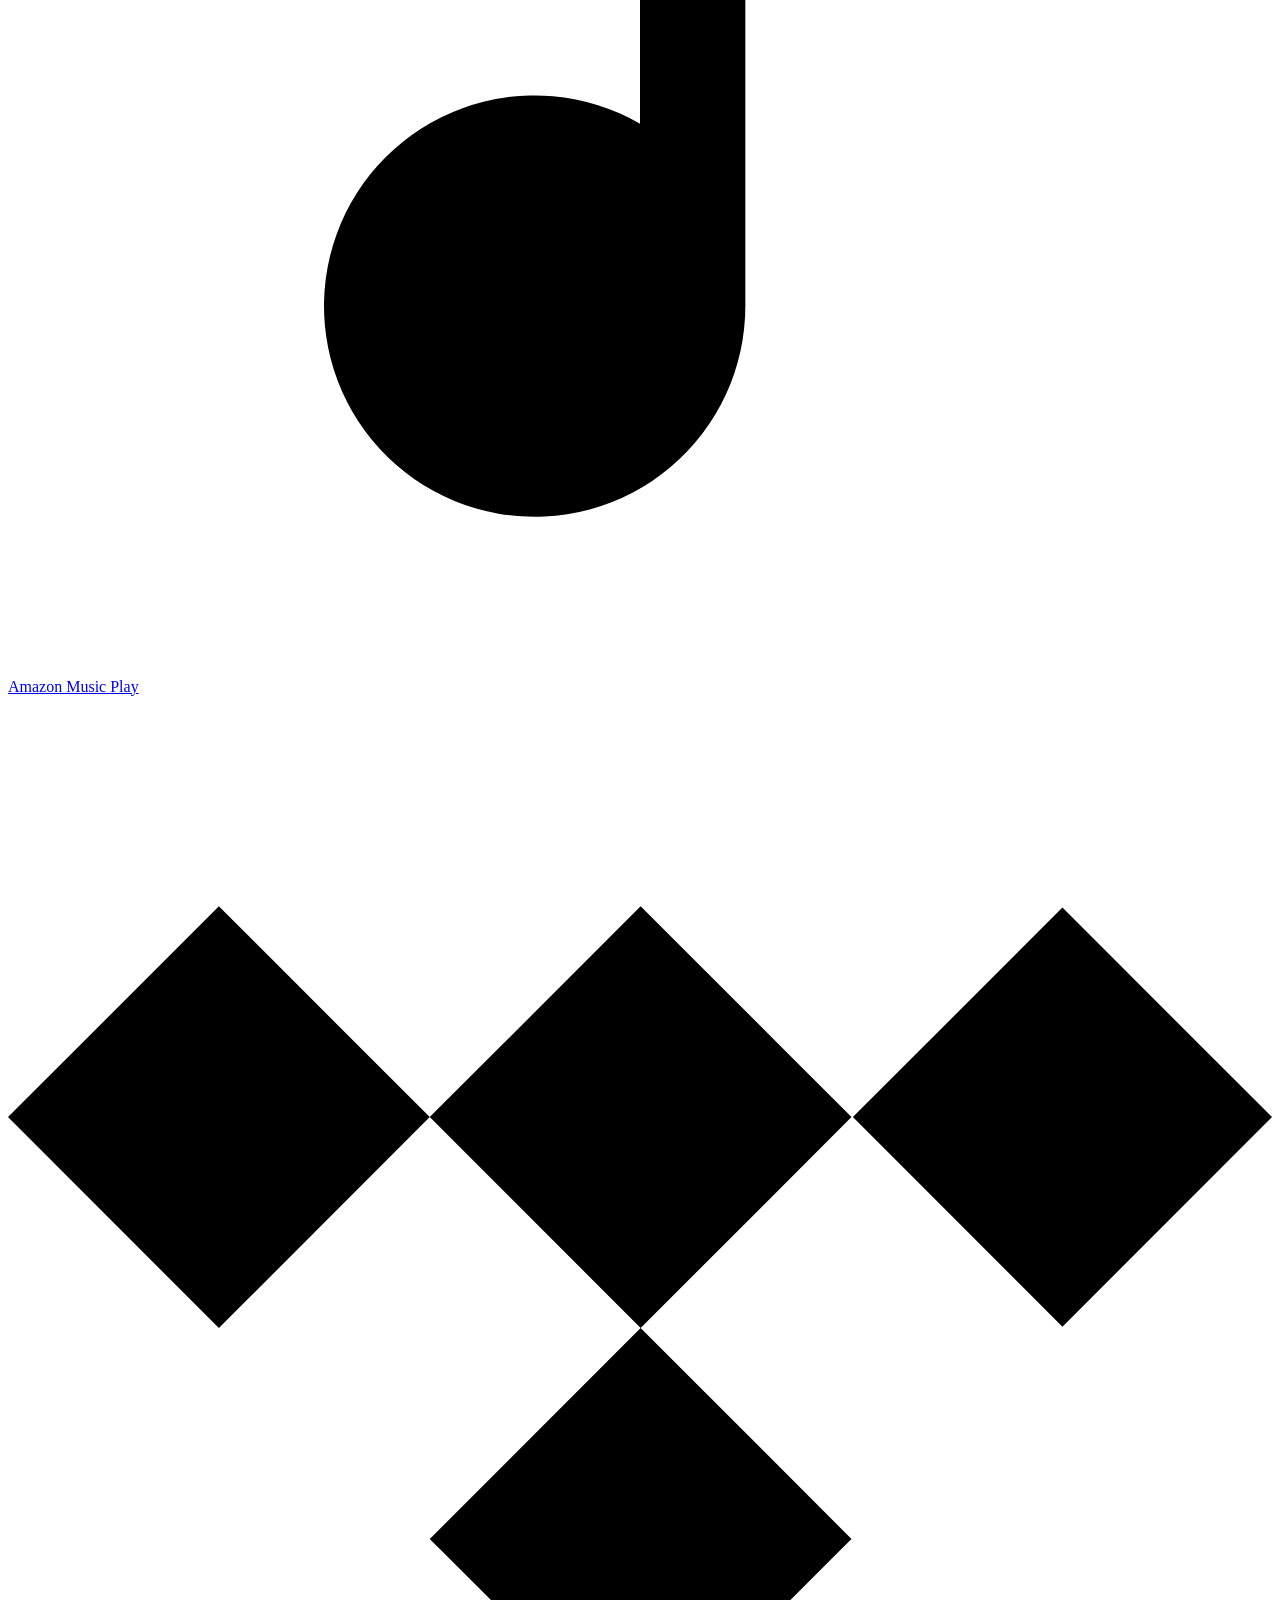
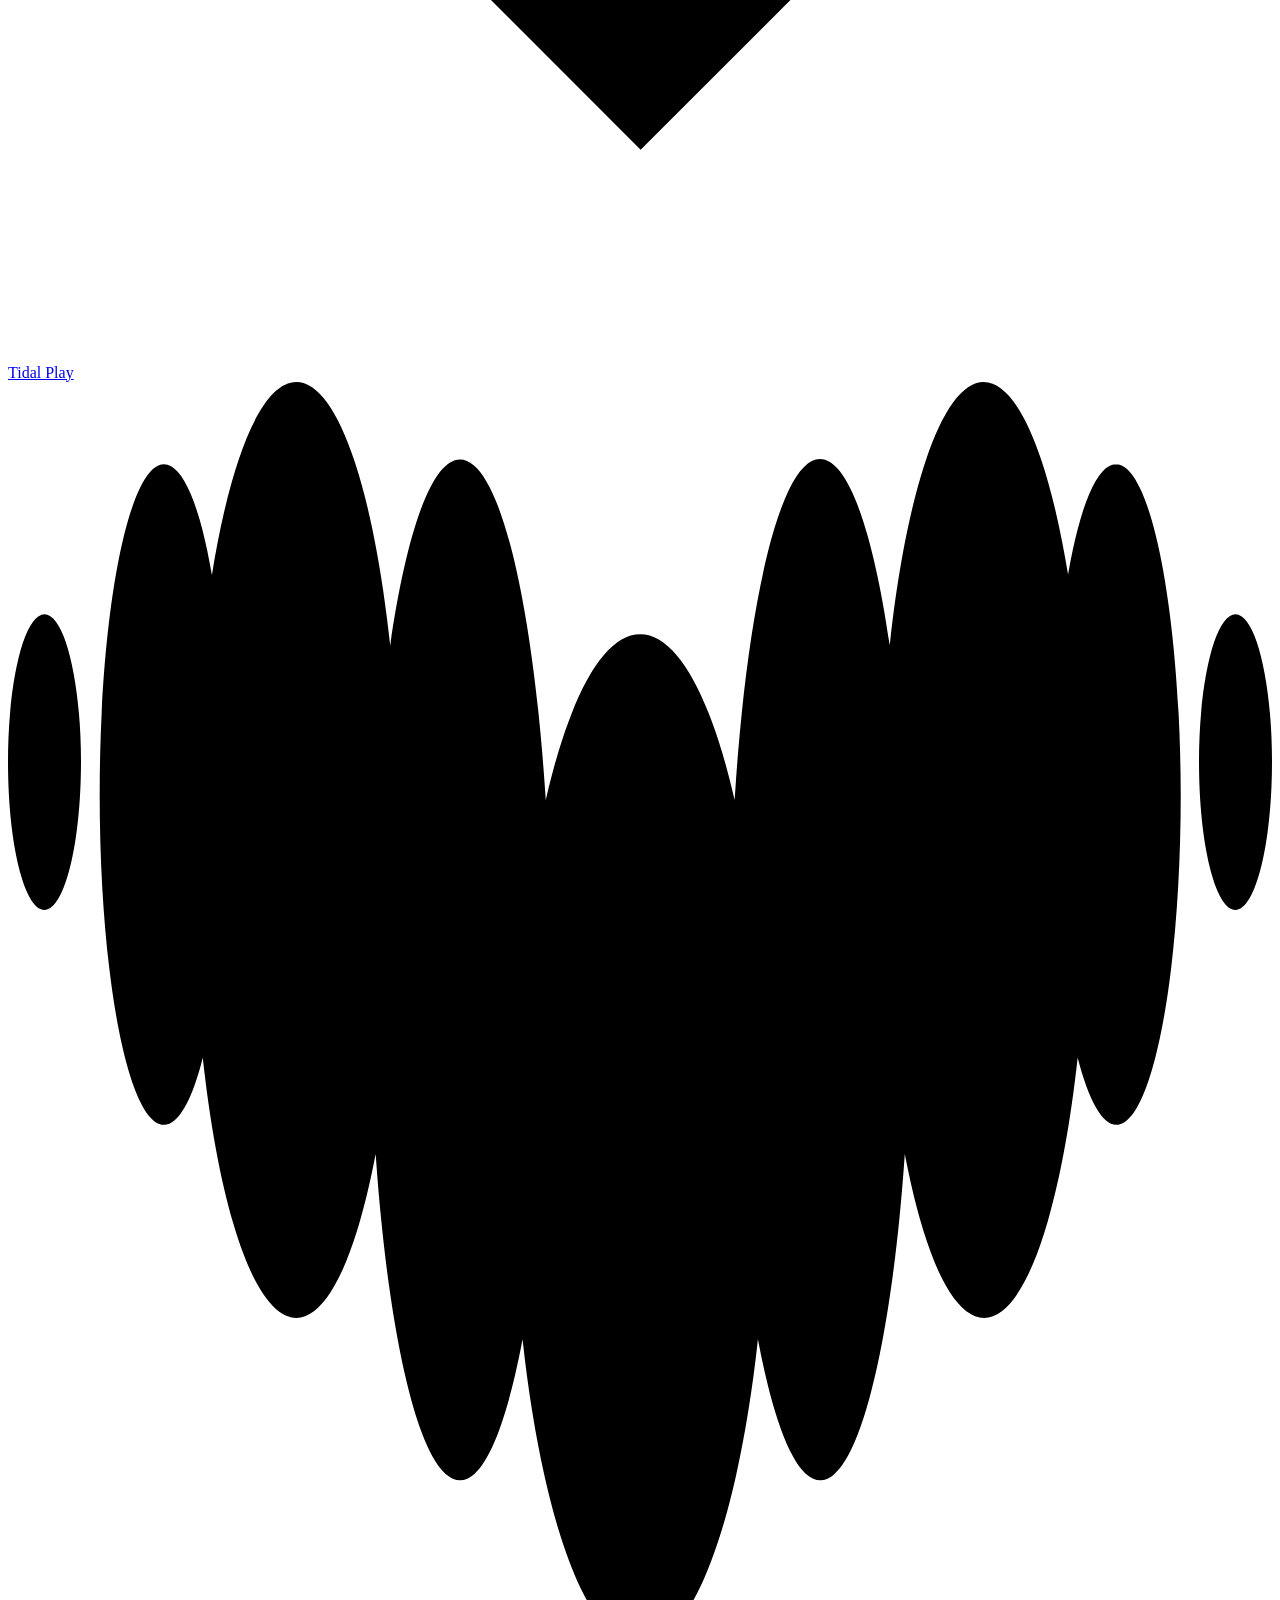
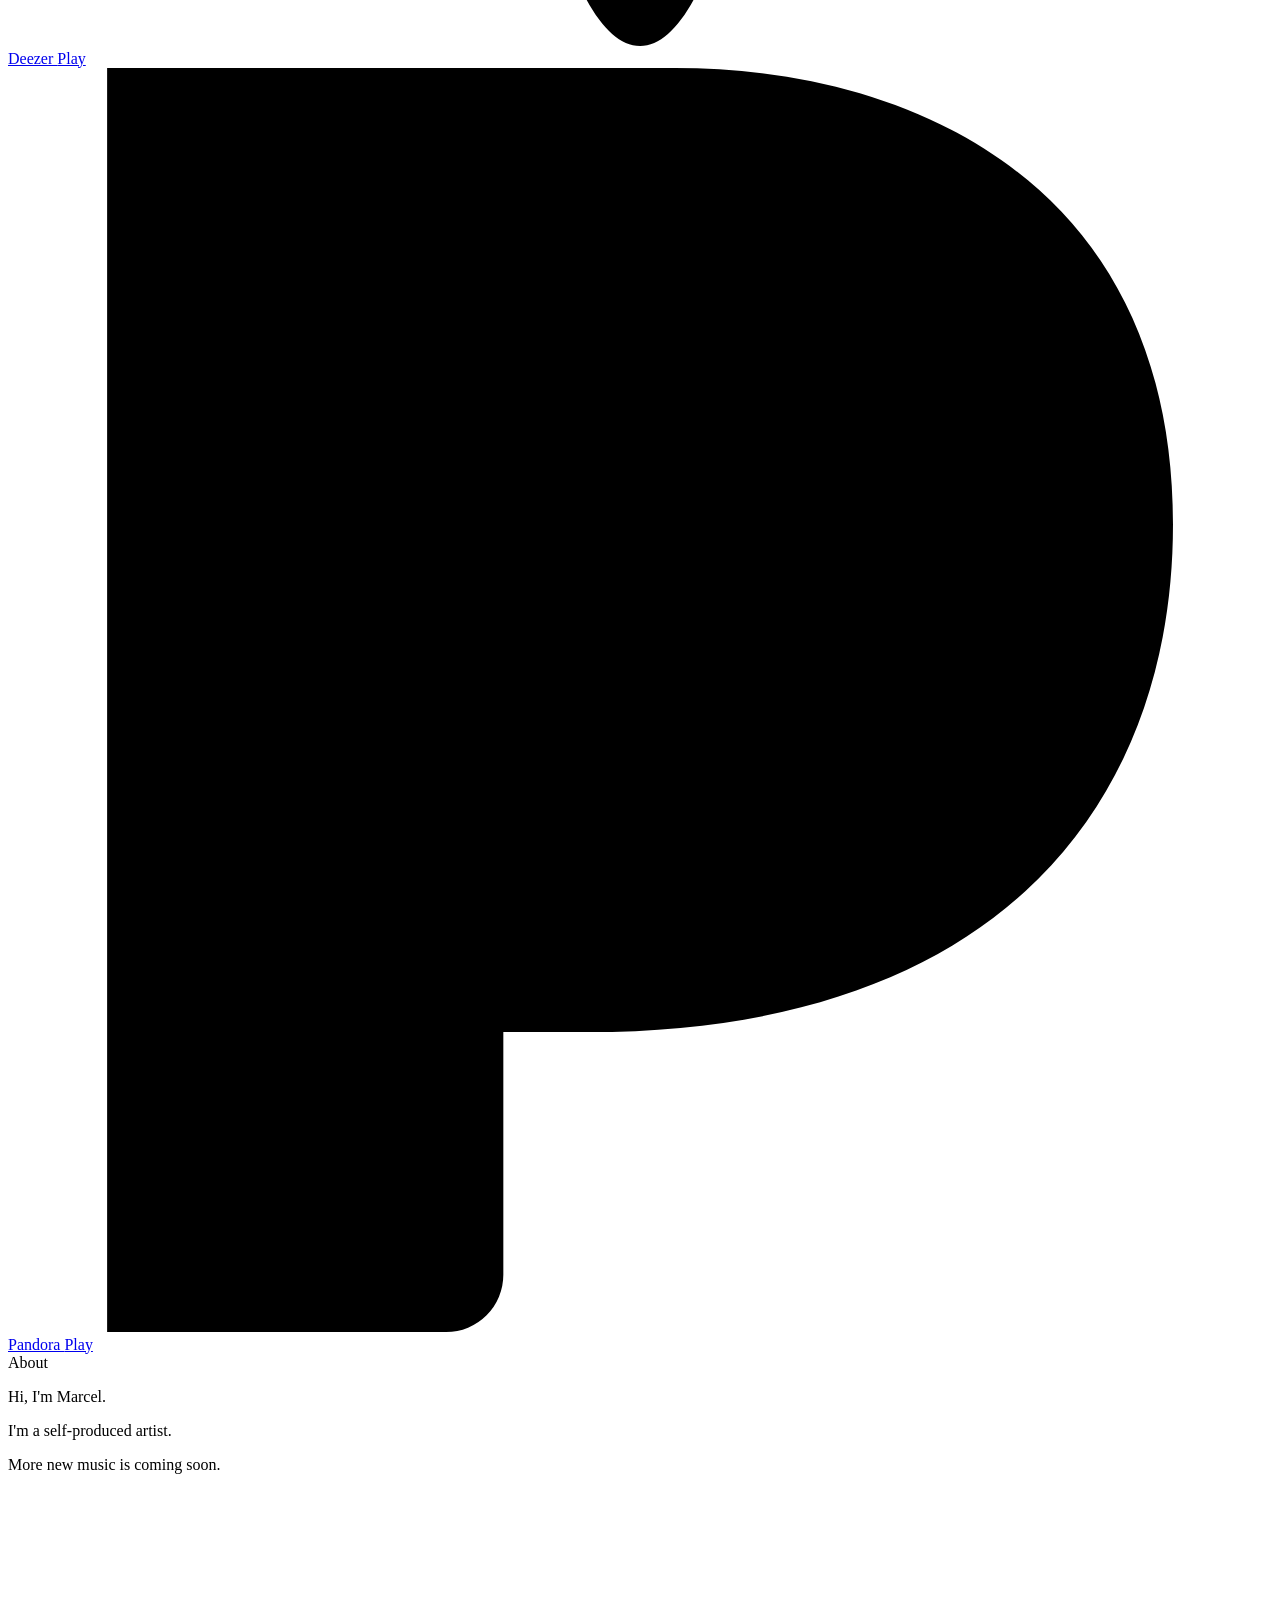
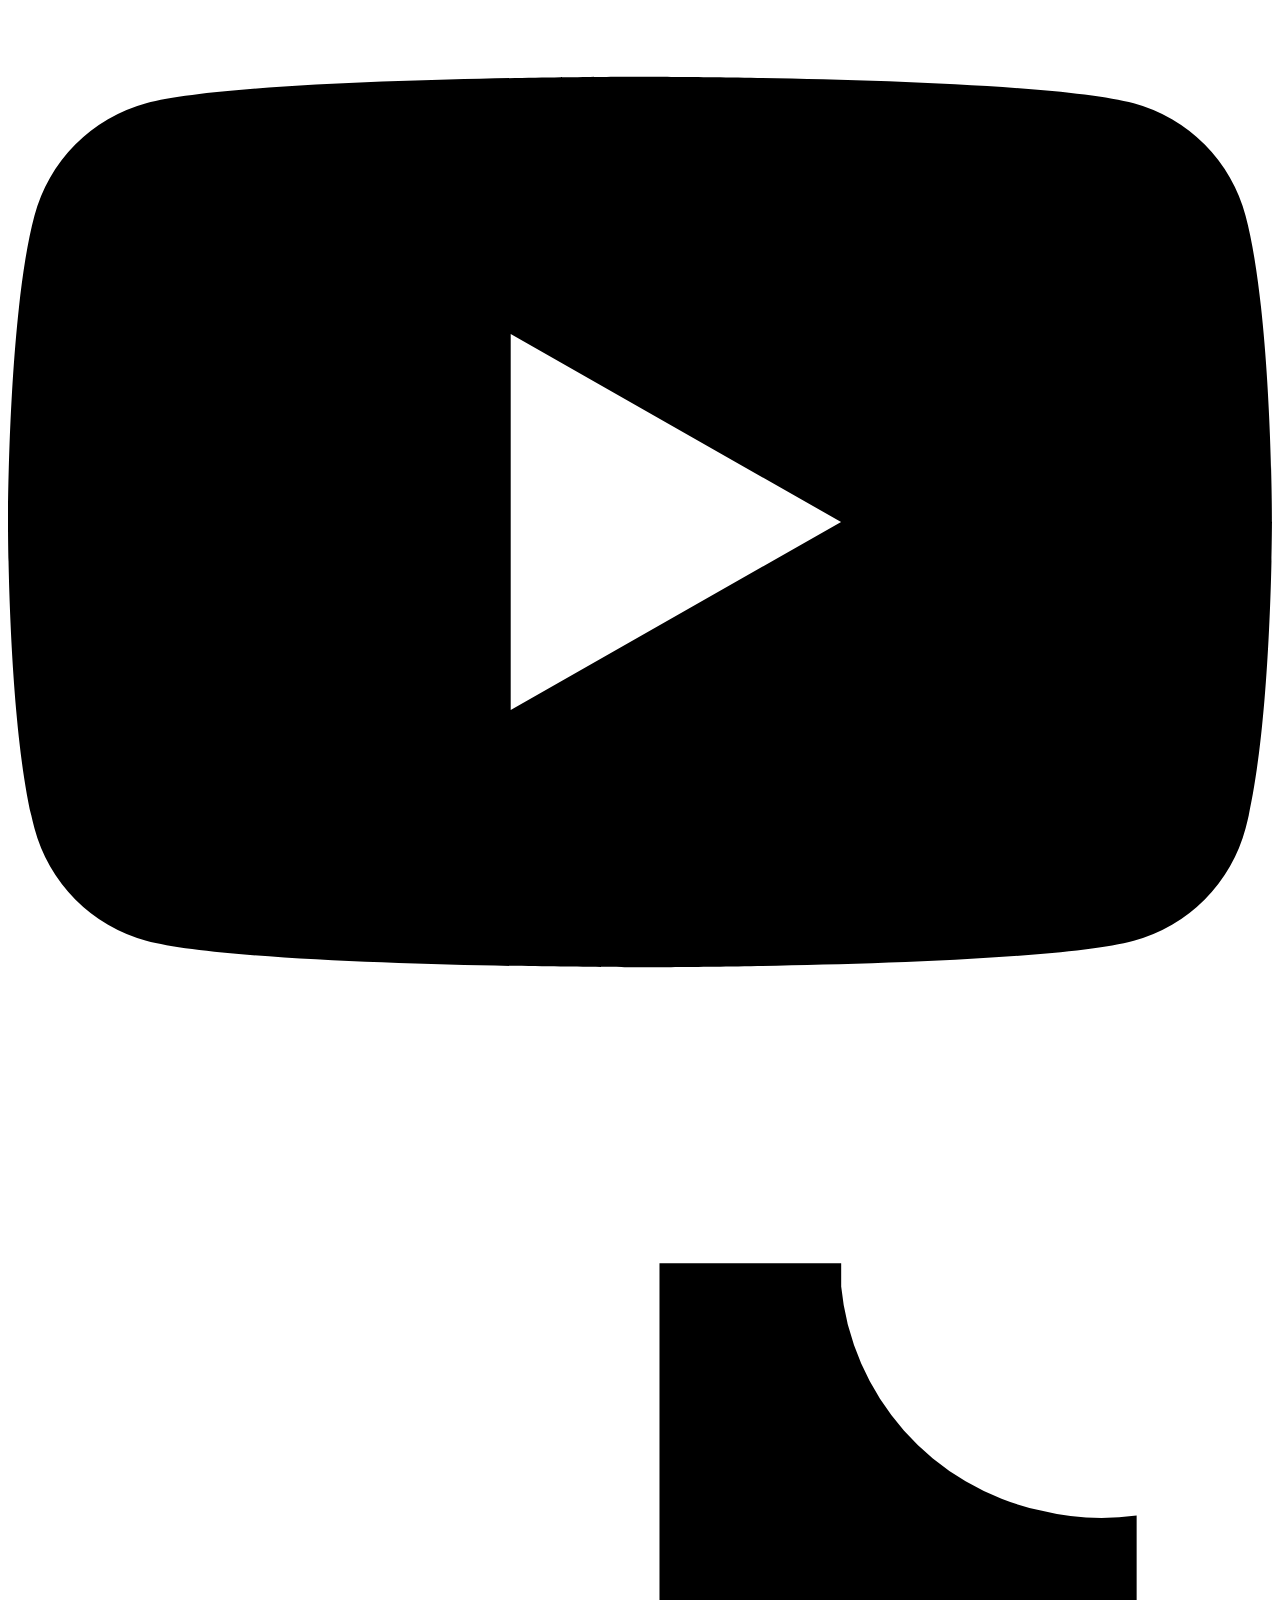
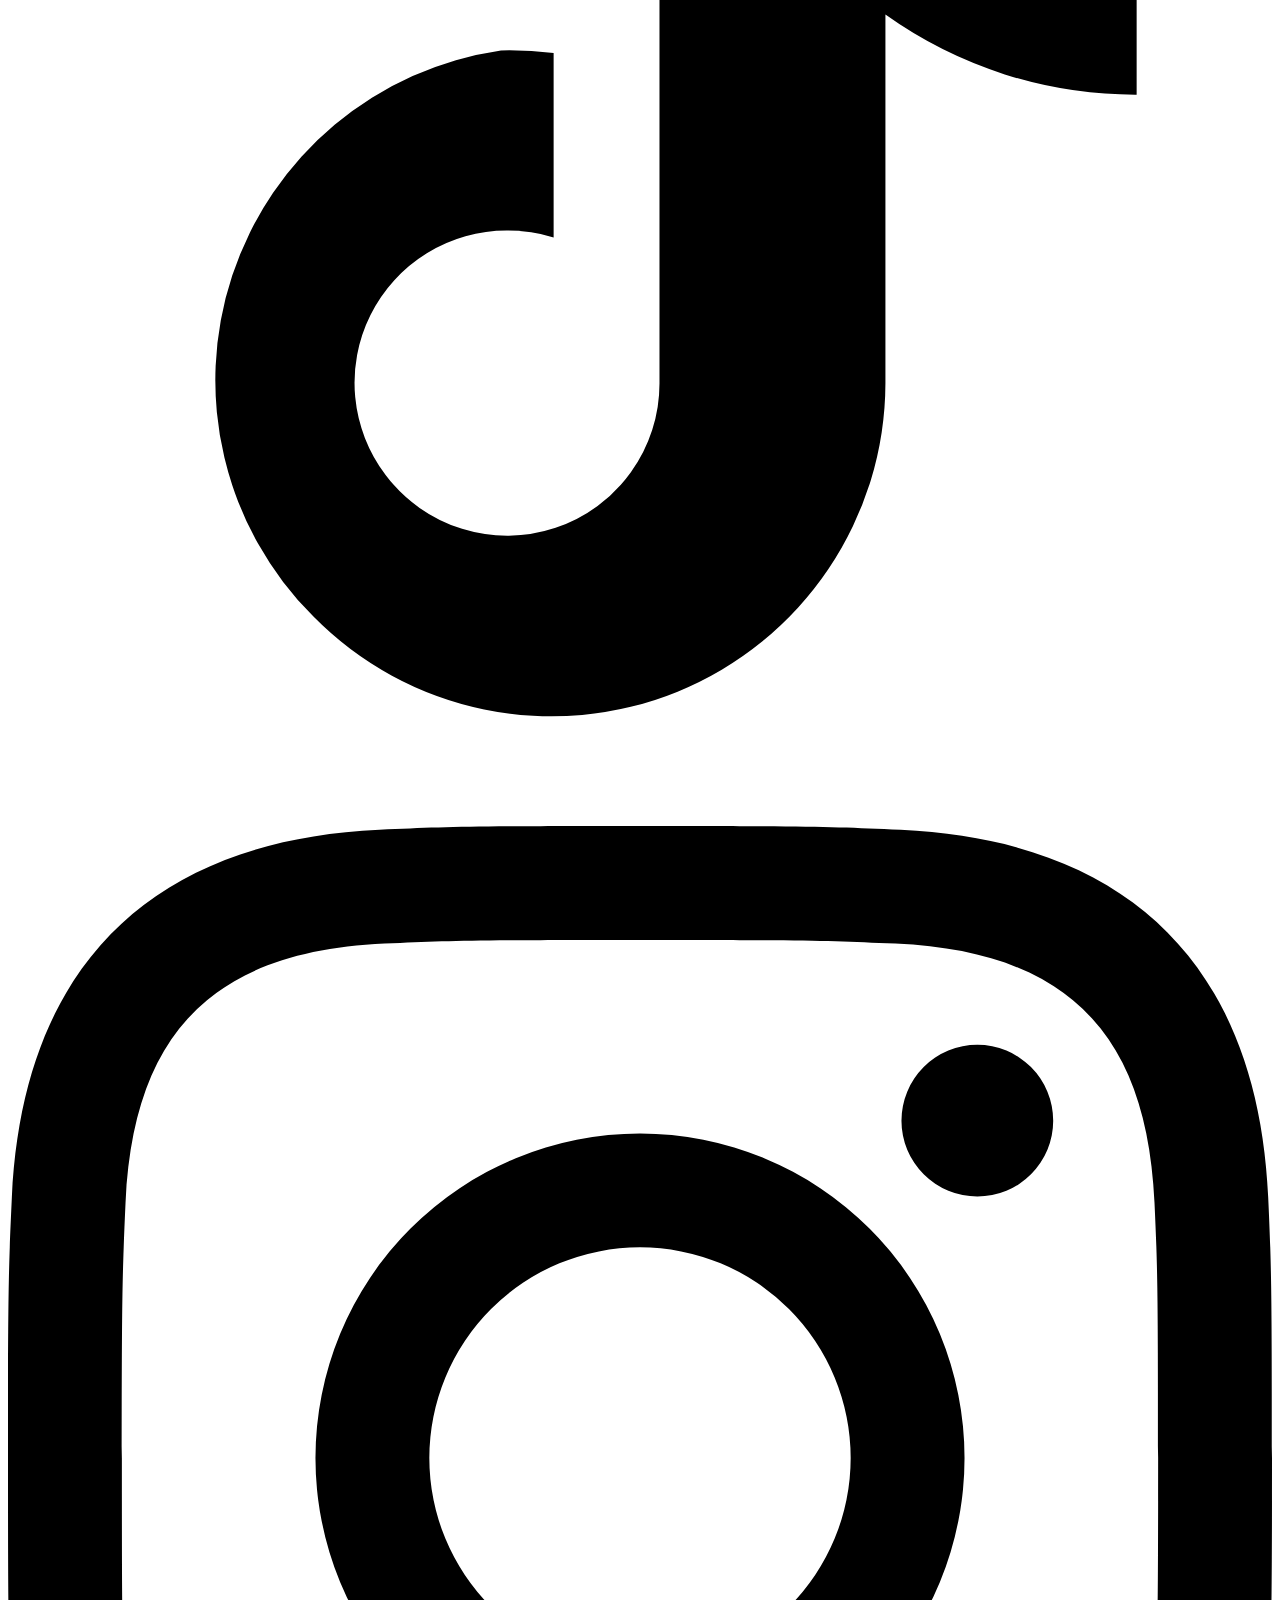
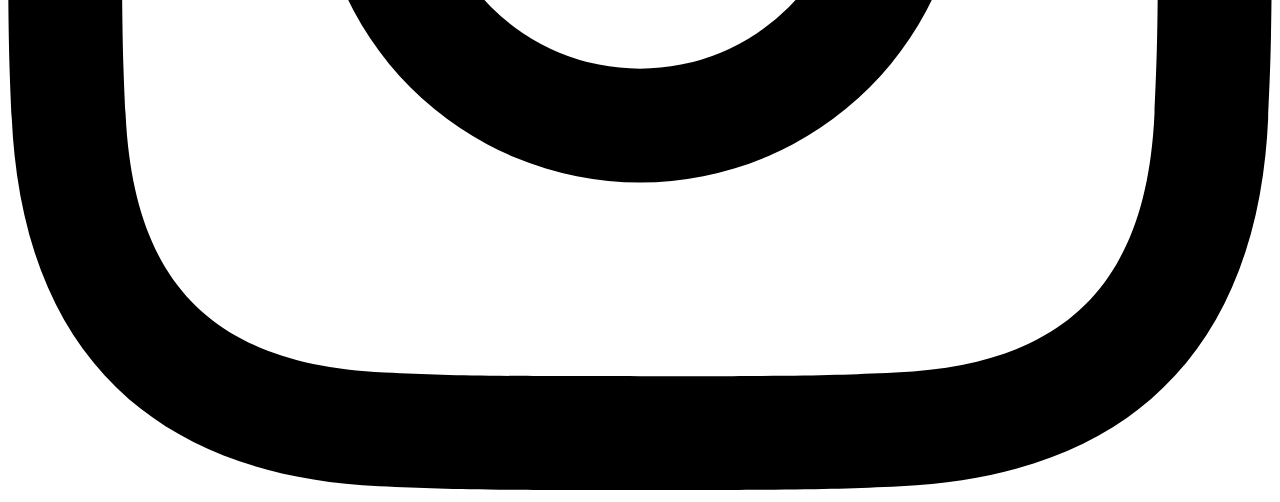
==== commit 16f193f6: "Update index.html" ====
--- a/index.html
+++ b/index.html
@@ -7,9 +7,9 @@
   window.dataLayer = window.dataLayer || [];
   function gtag(){dataLayer.push(arguments);}
   gtag('js', new Date());
-
   gtag('config', 'G-5PZH40NK7P');
 </script>
+
 <meta charset="UTF-8">
 <meta name="viewport" content="width=device-width, initial-scale=1.0">
 <title>Marcel Oro Blanco</title>
@@ -17,375 +17,20 @@
 <meta property="og:title" content="Marcel Oro Blanco">
 <meta property="og:description" content="Self-produced artist. New single 'Bootlickers' out now.">
 <meta property="og:type" content="music.musician">
+
 <link rel="icon" type="image/svg+xml" href="/favicon.svg">
 <link rel="icon" type="image/x-icon" href="/favicon.ico">
 <link rel="apple-touch-icon" href="/apple-touch-icon.png">
+
 <link rel="preconnect" href="https://fonts.googleapis.com">
 <link rel="preconnect" href="https://fonts.gstatic.com" crossorigin>
 <link href="https://fonts.googleapis.com/css2?family=Fraunces:opsz,wght@9..144,400;9..144,600;9..144,700;9..144,800&family=Inter:wght@300;400;500;600&display=swap" rel="stylesheet">
-<style>
-  :root {
-    --bg: #0a0b0d;
-    --bg-elevated: #131418;
-    --bg-hover: #191b20;
-    --fg: #eceef2;
-    --fg-dim: #a0a4ad;
-    --fg-faint: #6b6f78;
-    --border: #24262c;
-    --border-hover: #3a3d45;
-    --serif: 'Fraunces', 'Times New Roman', serif;
-    --sans: 'Inter', -apple-system, sans-serif;
 
-    /* Muted brand colors */
-    --c-spotify: #5A8F5F;
-    --c-apple: #D47B89;
-    --c-youtube: #C94940;
-    --c-amazon: #4A9CA8;
-    --c-tidal: #C8CAD0;
-    --c-deezer: #9B8BBF;
-    --c-pandora: #3D6FAC;
-  }
-
-  * { box-sizing: border-box; margin: 0; padding: 0; }
-
-  html { scroll-behavior: smooth; }
-
-  body {
-    background: var(--bg);
-    color: var(--fg);
-    font-family: var(--sans);
-    font-weight: 400;
-    line-height: 1.6;
-    min-height: 100vh;
-    overflow-x: hidden;
-    position: relative;
-    -webkit-font-smoothing: antialiased;
-  }
-
-  body::before {
-    content: '';
-    position: fixed;
-    inset: 0;
-    background:
-      radial-gradient(ellipse at 20% 10%, rgba(60, 80, 110, 0.08) 0%, transparent 50%),
-      radial-gradient(ellipse at 80% 90%, rgba(40, 50, 70, 0.06) 0%, transparent 50%),
-      linear-gradient(180deg, #0a0b0d 0%, #0d0e11 50%, #08090b 100%);
-    pointer-events: none;
-    z-index: -2;
-  }
-
-  body::after {
-    content: '';
-    position: fixed;
-    inset: 0;
-    background-image: url("data:image/svg+xml,%3Csvg viewBox='0 0 200 200' xmlns='http://www.w3.org/2000/svg'%3E%3Cfilter id='n'%3E%3CfeTurbulence type='fractalNoise' baseFrequency='0.9' numOctaves='3' stitchTiles='stitch'/%3E%3C/filter%3E%3Crect width='100%25' height='100%25' filter='url(%23n)' opacity='0.35'/%3E%3C/svg%3E");
-    opacity: 0.04;
-    pointer-events: none;
-    z-index: -1;
-    mix-blend-mode: overlay;
-  }
-
-  main {
-    max-width: 880px;
-    margin: 0 auto;
-    padding: 120px 32px 80px;
-  }
-
-  /* ===== HERO ===== */
-  .hero {
-    text-align: center;
-    margin-bottom: 100px;
-    animation: fadeUp 1.2s ease-out;
-  }
-
-  .hero h1 {
-    font-family: var(--serif);
-    font-weight: 700;
-    font-size: clamp(3.25rem, 9vw, 5.75rem);
-    letter-spacing: -0.035em;
-    line-height: 0.95;
-    color: var(--fg);
-  }
-
-  .mobile-break { display: none; }
-
-  /* ===== FEATURED RELEASE ===== */
-  .featured {
-    margin-bottom: 140px;
-    animation: fadeUp 1.2s ease-out 0.2s both;
-  }
-
-  .section-label {
-    font-size: 0.72rem;
-    text-transform: uppercase;
-    letter-spacing: 0.4em;
-    color: var(--fg-dim);
-    margin-bottom: 40px;
-    text-align: center;
-    font-weight: 500;
-  }
-
-  .release-card {
-    display: grid;
-    grid-template-columns: 1fr 1fr;
-    gap: 56px;
-    align-items: start;
-  }
-
-  .release-art-col {
-    display: flex;
-    flex-direction: column;
-    gap: 28px;
-  }
-
-  .release-art {
-    position: relative;
-    aspect-ratio: 1 / 1;
-    overflow: hidden;
-    border: 1px solid var(--border);
-    background: var(--bg-elevated);
-    transition: transform 0.6s cubic-bezier(0.23, 1, 0.32, 1);
-  }
-
-  .release-art:hover { transform: scale(1.02); }
-
-  .release-art img {
-    width: 100%;
-    height: 100%;
-    object-fit: cover;
-    display: block;
-    filter: saturate(0.95) contrast(1.05);
-  }
-
-  .credits {
-    padding-top: 24px;
-    border-top: 1px solid var(--border);
-  }
-
-  .credits p {
-    font-size: 0.78rem;
-    line-height: 1.7;
-    color: var(--fg-dim);
-    font-weight: 400;
-    letter-spacing: 0.01em;
-  }
-
-  .credits p + p {
-    margin-top: 4px;
-    color: var(--fg-faint);
-  }
-
-  .credits .lyrics-link {
-    display: inline-block;
-    margin-top: 14px;
-    color: var(--fg-dim);
-    text-decoration: none;
-    font-size: 0.7rem;
-    text-transform: uppercase;
-    letter-spacing: 0.3em;
-    font-weight: 500;
-    transition: color 0.2s ease;
-    border-bottom: 1px solid var(--border);
-    padding-bottom: 2px;
-  }
-
-  .credits .lyrics-link:hover {
-    color: var(--fg);
-    border-bottom-color: var(--border-hover);
-  }
-
-  .release-info .release-type {
-    font-size: 0.72rem;
-    text-transform: uppercase;
-    letter-spacing: 0.35em;
-    color: var(--fg-dim);
-    margin-bottom: 16px;
-    font-weight: 500;
-  }
-
-  .release-info h2 {
-    font-family: var(--serif);
-    font-weight: 600;
-    font-size: clamp(2rem, 4.5vw, 3rem);
-    letter-spacing: -0.025em;
-    line-height: 1;
-    margin-bottom: 12px;
-  }
-
-  .release-info .artist {
-    font-size: 0.95rem;
-    color: var(--fg-dim);
-    margin-bottom: 32px;
-    font-weight: 400;
-  }
-
-  .streaming-links {
-    display: flex;
-    flex-direction: column;
-    gap: 8px;
-  }
-
-  .stream-btn {
-    display: flex;
-    align-items: center;
-    justify-content: space-between;
-    padding: 14px 20px;
-    background: transparent;
-    border: 1px solid var(--border);
-    color: var(--fg);
-    text-decoration: none;
-    font-family: var(--sans);
-    font-size: 0.88rem;
-    font-weight: 500;
-    letter-spacing: 0.01em;
-    transition: background 0.2s ease, border-color 0.2s ease;
-  }
-
-  .stream-btn:hover {
-    border-color: var(--border-hover);
-    background: var(--bg-hover);
-  }
-
-  .stream-btn .platform {
-    display: flex;
-    align-items: center;
-    gap: 14px;
-  }
-
-  .stream-btn .icon {
-    width: 18px;
-    height: 18px;
-    flex-shrink: 0;
-    display: flex;
-    align-items: center;
-    justify-content: center;
-  }
-
-  .stream-btn .icon svg {
-    width: 100%;
-    height: 100%;
-    fill: currentColor;
-    display: block;
-  }
-
-  .icon-spotify  { color: var(--c-spotify); }
-  .icon-apple    { color: var(--c-apple); }
-  .icon-youtube  { color: var(--c-youtube); }
-  .icon-amazon   { color: var(--c-amazon); }
-  .icon-tidal    { color: var(--c-tidal); }
-  .icon-deezer   { color: var(--c-deezer); }
-  .icon-pandora  { color: var(--c-pandora); }
-
-  .stream-btn .action {
-    font-size: 0.72rem;
-    text-transform: uppercase;
-    letter-spacing: 0.22em;
-    color: var(--fg-faint);
-    font-weight: 500;
-    transition: color 0.2s ease;
-  }
-
-  .stream-btn:hover .action { color: var(--fg); }
-  .stream-btn.soon .action { color: var(--fg-dim); }
-
-  /* ===== ABOUT ===== */
-  .about {
-    margin-bottom: 140px;
-    max-width: 620px;
-    margin-left: auto;
-    margin-right: auto;
-    text-align: center;
-  }
-
-  .about p {
-    font-family: var(--sans);
-    font-weight: 400;
-    font-size: 0.875rem;
-    line-height: 1.75;
-    color: var(--fg);
-    letter-spacing: 0.005em;
-  }
-
-.about p + p {
-  margin-top: 16px;
-  color: var(--fg-dim);
-}
-
-  /* ===== SOCIAL ===== */
-  .socials {
-    display: flex;
-    justify-content: center;
-    gap: 28px;
-    padding-top: 40px;
-    border-top: 1px solid var(--border);
-  }
-
-  .social-link {
-    color: var(--fg-dim);
-    text-decoration: none;
-    transition: color 0.2s ease;
-    display: flex;
-    align-items: center;
-    justify-content: center;
-    width: 22px;
-    height: 22px;
-  }
-
-  .social-link svg {
-    width: 100%;
-    height: 100%;
-    fill: currentColor;
-  }
-
-  .social-link:hover { color: var(--fg); }
-
-  /* ===== ANIMATIONS ===== */
-  @keyframes fadeUp {
-    from { opacity: 0; transform: translateY(20px); }
-    to { opacity: 1; transform: translateY(0); }
-  }
-
-  /* ===== RESPONSIVE ===== */
-  @media (max-width: 680px) {
-  main { padding: 70px 24px 60px; }
-  .hero { margin-bottom: 70px; }
-  .mobile-break { display: inline; }
-  .featured, .about { margin-bottom: 90px; }
-  .release-card {
-    display: flex;
-    flex-direction: column;
-    gap: 36px;
-  }
-  .release-art-col {
-    display: contents;
-  }
-  .release-art {
-    order: 1;
-    max-width: 340px;
-    margin: 0 auto;
-    width: 100%;
-  }
-  .release-info {
-  order: 2;
-  width: 100%;
-  text-align: center;
-  }
-  .credits {
-    order: 3;
-    max-width: 340px;
-    margin: 0 auto;
-    width: 100%;
-    text-align: center;
-  }
-  .streaming-links { text-align: left; }
-  .socials { gap: 24px; flex-wrap: wrap; }
-}
-</style>
+<link rel="stylesheet" href="/styles.css">
 </head>
 <body>
 
 <main>
-
   <section class="hero">
     <h1>Marcel<span class="mobile-break"><br></span> Oro Blanco</h1>
   </section>
@@ -393,15 +38,14 @@
   <section class="featured">
     <div class="section-label">Featured Release</div>
     <div class="release-card">
-
       <div class="release-art-col">
         <div class="release-art">
           <img src="Bootlickers.png" alt="Bootlickers cover art">
         </div>
         <div class="credits">
           <p>Written, produced, mixed, mastered, and performed by Marcel Oro Blanco.</p>
-          <p>© 2026 Oro Blanco Records.</p>
-          <p>℗ 2026 Oro Blanco Records.</p>
+          <p class="copyright">© 2026 Oro Blanco Records.</p>
+          <p class="copyright">℗ 2026 Oro Blanco Records.</p>
         </div>
       </div>
 
@@ -409,8 +53,8 @@
         <div class="release-type">New Single · Out Now</div>
         <h2>Bootlickers</h2>
         <div class="artist">Marcel Oro Blanco</div>
+
         <div class="streaming-links">
-
           <a href="https://open.spotify.com/track/3jovN1yXz5eZsktegcpeYs" class="stream-btn" target="_blank" rel="noopener">
             <span class="platform">
               <span class="icon icon-spotify"><svg role="img" viewBox="0 0 24 24" xmlns="http://www.w3.org/2000/svg"><path d="M12 0C5.4 0 0 5.4 0 12s5.4 12 12 12 12-5.4 12-12S18.66 0 12 0zm5.521 17.34c-.24.359-.66.48-1.021.24-2.82-1.74-6.36-2.101-10.561-1.141-.418.122-.779-.179-.899-.539-.12-.421.18-.78.54-.9 4.56-1.021 8.52-.6 11.64 1.32.42.18.479.659.301 1.02zm1.44-3.3c-.301.42-.841.6-1.262.3-3.239-1.98-8.159-2.58-11.939-1.38-.479.12-1.02-.12-1.14-.6-.12-.48.12-1.021.6-1.141C9.6 9.9 15 10.561 18.72 12.84c.361.181.54.78.241 1.2zm.12-3.36C15.24 8.4 8.82 8.16 5.16 9.301c-.6.179-1.2-.181-1.38-.721-.18-.601.18-1.2.72-1.381 4.26-1.26 11.28-1.02 15.721 1.621.539.3.719 1.02.419 1.56-.299.421-1.02.599-1.559.3z"/></svg></span>
@@ -466,7 +110,6 @@
             </span>
             <span class="action">Play</span>
           </a>
-
         </div>
       </div>
     </div>
@@ -490,7 +133,6 @@
       <svg viewBox="0 0 24 24" xmlns="http://www.w3.org/2000/svg"><path d="M12 2.163c3.204 0 3.584.012 4.85.07 3.252.148 4.771 1.691 4.919 4.919.058 1.265.069 1.645.069 4.849 0 3.205-.012 3.584-.069 4.849-.149 3.225-1.664 4.771-4.919 4.919-1.266.058-1.644.07-4.85.07-3.204 0-3.584-.012-4.849-.07-3.26-.149-4.771-1.699-4.919-4.92-.058-1.265-.07-1.644-.07-4.849 0-3.204.013-3.583.07-4.849.149-3.227 1.664-4.771 4.919-4.919 1.266-.057 1.645-.069 4.849-.069zM12 0C8.741 0 8.333.014 7.053.072 2.695.272.273 2.69.073 7.052.014 8.333 0 8.741 0 12c0 3.259.014 3.668.072 4.948.2 4.358 2.618 6.78 6.98 6.98C8.333 23.986 8.741 24 12 24c3.259 0 3.668-.014 4.948-.072 4.354-.2 6.782-2.618 6.979-6.98.059-1.28.073-1.689.073-4.948 0-3.259-.014-3.667-.072-4.947-.196-4.354-2.617-6.78-6.979-6.98C15.668.014 15.259 0 12 0zm0 5.838a6.162 6.162 0 100 12.324 6.162 6.162 0 000-12.324zM12 16a4 4 0 110-8 4 4 0 010 8zm6.406-11.845a1.44 1.44 0 100 2.881 1.44 1.44 0 000-2.881z"/></svg>
     </a>
   </nav>
-
 </main>
 
 </body>
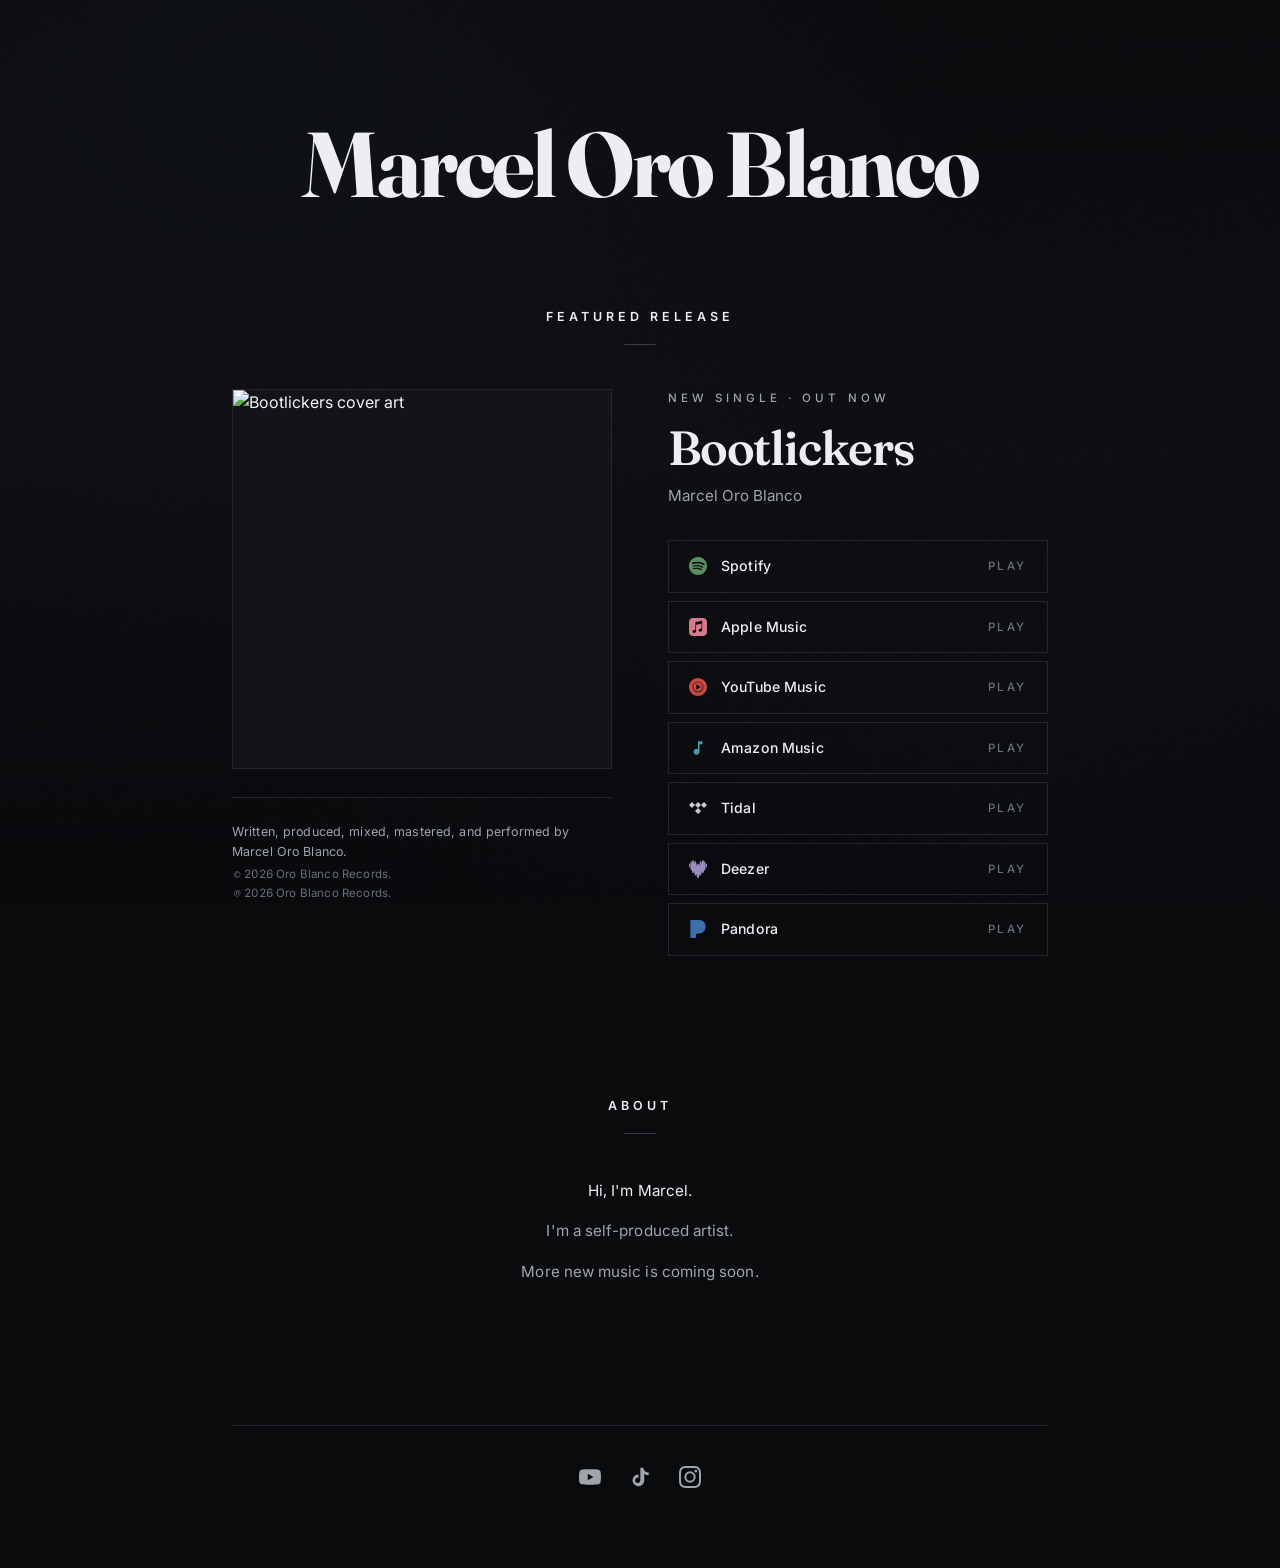
==== commit f03feb7c: "Update index.html" ====
--- a/index.html
+++ b/index.html
@@ -44,8 +44,8 @@
         </div>
         <div class="credits">
           <p>Written, produced, mixed, mastered, and performed by Marcel Oro Blanco.</p>
-          <p class="copyright">© 2026 Oro Blanco Records.</p>
-          <p class="copyright">℗ 2026 Oro Blanco Records.</p>
+          <p class="copyright"><span class="sym">©</span>2026 Oro Blanco Records.</p>
+          <p class="copyright"><span class="sym">℗</span>2026 Oro Blanco Records.</p>
         </div>
       </div>
 
--- a/styles.css
+++ b/styles.css
@@ -0,0 +1,428 @@
+:root {
+  --bg: #0a0b0d;
+  --bg-elevated: #131418;
+  --bg-hover: #191b20;
+  --fg: #eceef2;
+  --fg-dim: #a0a4ad;
+  --fg-faint: #6b6f78;
+  --border: #24262c;
+  --border-hover: #3a3d45;
+  --serif: 'Fraunces', 'Times New Roman', serif;
+  --sans: 'Inter', -apple-system, sans-serif;
+
+  /* Muted brand colors */
+  --c-spotify: #5A8F5F;
+  --c-apple: #D47B89;
+  --c-youtube: #C94940;
+  --c-amazon: #4A9CA8;
+  --c-tidal: #C8CAD0;
+  --c-deezer: #9B8BBF;
+  --c-pandora: #3D6FAC;
+}
+
+* { box-sizing: border-box; margin: 0; padding: 0; }
+html { scroll-behavior: smooth; }
+
+body {
+  background: var(--bg);
+  color: var(--fg);
+  font-family: var(--sans);
+  font-weight: 400;
+  line-height: 1.6;
+  min-height: 100vh;
+  overflow-x: hidden;
+  position: relative;
+  -webkit-font-smoothing: antialiased;
+}
+
+body::before {
+  content: '';
+  position: fixed;
+  inset: 0;
+  background:
+    radial-gradient(ellipse at 20% 10%, rgba(60, 80, 110, 0.08) 0%, transparent 50%),
+    radial-gradient(ellipse at 80% 90%, rgba(40, 50, 70, 0.06) 0%, transparent 50%),
+    linear-gradient(180deg, #0a0b0d 0%, #0d0e11 50%, #08090b 100%);
+  pointer-events: none;
+  z-index: -2;
+}
+
+body::after {
+  content: '';
+  position: fixed;
+  inset: 0;
+  background-image: url("data:image/svg+xml,%3Csvg viewBox='0 0 200 200' xmlns='http://www.w3.org/2000/svg'%3E%3Cfilter id='n'%3E%3CfeTurbulence type='fractalNoise' baseFrequency='0.9' numOctaves='3' stitchTiles='stitch'/%3E%3C/filter%3E%3Crect width='100%25' height='100%25' filter='url(%23n)' opacity='0.35'/%3E%3C/svg%3E");
+  opacity: 0.04;
+  pointer-events: none;
+  z-index: -1;
+  mix-blend-mode: overlay;
+}
+
+main {
+  max-width: 880px;
+  margin: 0 auto;
+  padding: 120px 32px 80px;
+}
+
+/* ===== SECTION LABELS ===== */
+.section-label {
+  font-family: var(--sans);
+  font-size: 0.78rem;
+  text-transform: uppercase;
+  letter-spacing: 0.32em;
+  color: var(--fg);
+  margin-bottom: 44px;
+  text-align: center;
+  font-weight: 600;
+  position: relative;
+  padding-bottom: 18px;
+}
+
+.section-label::after {
+  content: '';
+  position: absolute;
+  bottom: 0;
+  left: 50%;
+  transform: translateX(-50%);
+  width: 32px;
+  height: 1px;
+  background: var(--border-hover);
+}
+
+/* ===== HERO ===== */
+.hero {
+  text-align: center;
+  margin-bottom: 100px;
+  animation: fadeUp 1.2s ease-out;
+}
+
+.hero h1 {
+  font-family: var(--serif);
+  font-weight: 700;
+  font-size: clamp(3.25rem, 9vw, 5.75rem);
+  letter-spacing: -0.035em;
+  line-height: 0.95;
+  color: var(--fg);
+}
+
+.mobile-break { display: none; }
+
+/* ===== TOP NAV (subpages) ===== */
+.top-nav {
+  max-width: 880px;
+  margin: 0 auto;
+  padding: 40px 32px 0;
+}
+
+.back-link {
+  color: var(--fg-dim);
+  text-decoration: none;
+  font-size: 0.75rem;
+  text-transform: uppercase;
+  letter-spacing: 0.3em;
+  font-weight: 500;
+  transition: color 0.25s ease;
+  display: inline-flex;
+  align-items: center;
+  gap: 10px;
+}
+
+.back-link:hover { color: var(--fg); }
+.back-link .arrow { transition: transform 0.25s ease; }
+.back-link:hover .arrow { transform: translateX(-3px); }
+
+/* ===== FEATURED / RELEASE CARD ===== */
+.featured { margin-bottom: 140px; animation: fadeUp 1.2s ease-out 0.2s both; }
+
+.release-card {
+  display: grid;
+  grid-template-columns: 1fr 1fr;
+  gap: 56px;
+  align-items: start;
+}
+
+.release-card.standalone {
+  animation: fadeUp 1.2s ease-out;
+  gap: 64px;
+  margin-bottom: 120px;
+}
+
+.release-art-col {
+  display: flex;
+  flex-direction: column;
+  gap: 28px;
+}
+
+.release-art {
+  position: relative;
+  aspect-ratio: 1 / 1;
+  overflow: hidden;
+  border: 1px solid var(--border);
+  background: var(--bg-elevated);
+  transition: transform 0.6s cubic-bezier(0.23, 1, 0.32, 1);
+}
+
+.release-art:hover { transform: scale(1.02); }
+
+.release-art img {
+  width: 100%;
+  height: 100%;
+  object-fit: cover;
+  display: block;
+  filter: saturate(0.95) contrast(1.05);
+}
+
+/* ===== CREDITS ===== */
+.credits {
+  padding-top: 24px;
+  border-top: 1px solid var(--border);
+}
+
+.credits p {
+  font-family: var(--sans);
+  font-size: 0.78rem;
+  line-height: 1.6;
+  color: var(--fg-dim);
+  font-weight: 400;
+  letter-spacing: 0.01em;
+}
+
+.credits p + p {
+  margin-top: 4px;
+  color: var(--fg-faint);
+}
+
+/* Copyright lines: tighter leading to group them visually */
+.credits .copyright {
+  font-variant-numeric: tabular-nums;
+  font-size: 0.72rem;
+  line-height: 1.5;
+  letter-spacing: 0.015em;
+}
+
+.credits .copyright + .copyright {
+  margin-top: 1px;
+}
+
+/* © and ℗ are pulled from different fonts by most browsers (℗ often falls
+   back to a symbol/emoji font), which makes them render at visibly different
+   sizes and baselines. Force both glyphs to the same mono stack and normalize
+   size + alignment so the two lines sit identically. */
+.credits .copyright .sym {
+  font-family: 'SFMono-Regular', 'Menlo', 'Consolas', 'DejaVu Sans Mono', monospace;
+  font-size: 0.92em;
+  display: inline-block;
+  width: 1em;
+  text-align: center;
+  vertical-align: baseline;
+  margin-right: 0.15em;
+}
+
+/* ===== RELEASE INFO ===== */
+.release-info .release-type {
+  font-size: 0.72rem;
+  text-transform: uppercase;
+  letter-spacing: 0.35em;
+  color: var(--fg-dim);
+  margin-bottom: 16px;
+  font-weight: 500;
+}
+
+.release-info h2,
+.release-info h1 {
+  font-family: var(--serif);
+  font-weight: 700;
+  letter-spacing: -0.03em;
+  line-height: 1;
+  margin-bottom: 12px;
+}
+
+.release-info h2 {
+  font-weight: 600;
+  font-size: clamp(2rem, 4.5vw, 3rem);
+  letter-spacing: -0.025em;
+}
+
+.release-info h1 {
+  font-size: clamp(2.5rem, 5.5vw, 3.75rem);
+}
+
+.release-info .artist {
+  font-size: 0.95rem;
+  color: var(--fg-dim);
+  margin-bottom: 32px;
+  font-weight: 400;
+}
+
+/* ===== STREAMING LINKS ===== */
+.streaming-links {
+  display: flex;
+  flex-direction: column;
+  gap: 8px;
+}
+
+.stream-btn {
+  display: flex;
+  align-items: center;
+  justify-content: space-between;
+  padding: 14px 20px;
+  background: transparent;
+  border: 1px solid var(--border);
+  color: var(--fg);
+  text-decoration: none;
+  font-family: var(--sans);
+  font-size: 0.88rem;
+  font-weight: 500;
+  letter-spacing: 0.01em;
+  transition: background 0.2s ease, border-color 0.2s ease;
+}
+
+.stream-btn:hover {
+  border-color: var(--border-hover);
+  background: var(--bg-hover);
+}
+
+.stream-btn .platform {
+  display: flex;
+  align-items: center;
+  gap: 14px;
+}
+
+.stream-btn .icon {
+  width: 18px;
+  height: 18px;
+  flex-shrink: 0;
+  display: flex;
+  align-items: center;
+  justify-content: center;
+}
+
+.stream-btn .icon svg {
+  width: 100%;
+  height: 100%;
+  fill: currentColor;
+  display: block;
+}
+
+.icon-spotify { color: var(--c-spotify); }
+.icon-apple   { color: var(--c-apple); }
+.icon-youtube { color: var(--c-youtube); }
+.icon-amazon  { color: var(--c-amazon); }
+.icon-tidal   { color: var(--c-tidal); }
+.icon-deezer  { color: var(--c-deezer); }
+.icon-pandora { color: var(--c-pandora); }
+
+.stream-btn .action {
+  font-size: 0.72rem;
+  text-transform: uppercase;
+  letter-spacing: 0.22em;
+  color: var(--fg-faint);
+  font-weight: 500;
+  transition: color 0.2s ease;
+}
+
+.stream-btn:hover .action { color: var(--fg); }
+.stream-btn.soon .action { color: var(--fg-dim); }
+
+/* ===== ABOUT ===== */
+.about {
+  margin-bottom: 140px;
+  max-width: 620px;
+  margin-left: auto;
+  margin-right: auto;
+  text-align: center;
+}
+
+.about p {
+  font-family: var(--sans);
+  font-weight: 400;
+  font-size: 0.95rem;
+  line-height: 1.75;
+  color: var(--fg);
+  letter-spacing: 0.005em;
+}
+
+.about p + p {
+  margin-top: 14px;
+  color: var(--fg-dim);
+}
+
+/* ===== SOCIAL ===== */
+.socials {
+  display: flex;
+  justify-content: center;
+  gap: 28px;
+  padding-top: 40px;
+  border-top: 1px solid var(--border);
+}
+
+.social-link {
+  color: var(--fg-dim);
+  text-decoration: none;
+  transition: color 0.2s ease;
+  display: flex;
+  align-items: center;
+  justify-content: center;
+  width: 22px;
+  height: 22px;
+}
+
+.social-link svg {
+  width: 100%;
+  height: 100%;
+  fill: currentColor;
+}
+
+.social-link:hover { color: var(--fg); }
+
+/* ===== ANIMATIONS ===== */
+@keyframes fadeUp {
+  from { opacity: 0; transform: translateY(20px); }
+  to   { opacity: 1; transform: translateY(0); }
+}
+
+/* ===== RESPONSIVE ===== */
+@media (max-width: 680px) {
+  main { padding: 70px 24px 60px; }
+  .top-nav { padding: 28px 24px 0; }
+
+  .hero { margin-bottom: 70px; }
+  .mobile-break { display: inline; }
+
+  .featured,
+  .about { margin-bottom: 90px; }
+
+  .section-label { margin-bottom: 36px; }
+
+  .release-card {
+    display: flex;
+    flex-direction: column;
+    gap: 36px;
+  }
+
+  .release-art-col { display: contents; }
+
+  .release-art {
+    order: 1;
+    max-width: 340px;
+    margin: 0 auto;
+    width: 100%;
+  }
+
+  .release-info {
+    order: 2;
+    width: 100%;
+    text-align: center;
+  }
+
+  .credits {
+    order: 3;
+    max-width: 340px;
+    margin: 0 auto;
+    width: 100%;
+    text-align: center;
+  }
+
+  .streaming-links { text-align: left; }
+  .socials { gap: 24px; flex-wrap: wrap; }
+}
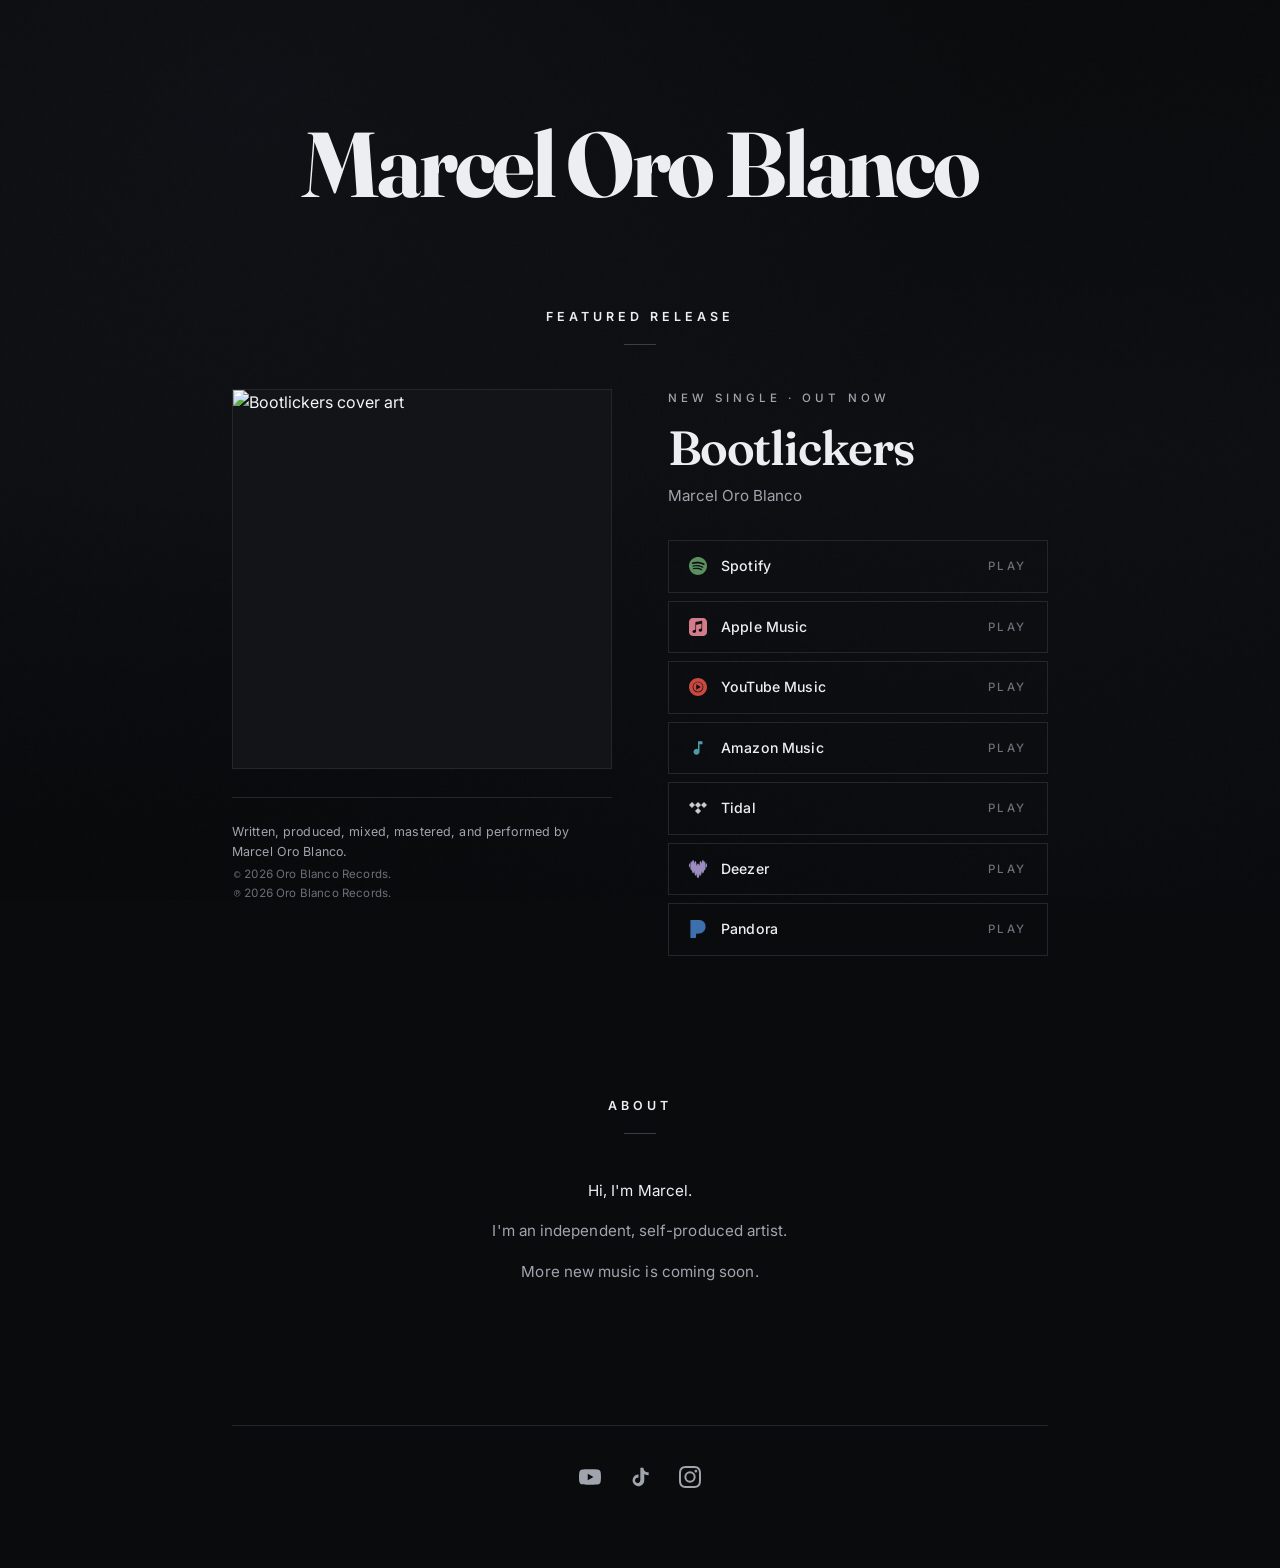
==== commit f65aefcb: "Update index.html" ====
--- a/index.html
+++ b/index.html
@@ -13,9 +13,9 @@
 <meta charset="UTF-8">
 <meta name="viewport" content="width=device-width, initial-scale=1.0">
 <title>Marcel Oro Blanco</title>
-<meta name="description" content="Marcel Oro Blanco — self-produced artist. New music out now and on the way.">
+<meta name="description" content="Marcel Oro Blanco — independent self-produced artist. New music out now and on the way.">
 <meta property="og:title" content="Marcel Oro Blanco">
-<meta property="og:description" content="Self-produced artist. New single 'Bootlickers' out now.">
+<meta property="og:description" content="Independent, self-produced artist. New single 'Bootlickers' out now.">
 <meta property="og:type" content="music.musician">
 
 <link rel="icon" type="image/svg+xml" href="/favicon.svg">
@@ -118,7 +118,7 @@
   <section class="about">
     <div class="section-label">About</div>
     <p>Hi, I'm Marcel.</p>
-    <p>I'm a self-produced artist.</p>
+    <p>I'm an independent, self-produced artist.</p>
     <p>More new music is coming soon.</p>
   </section>
 
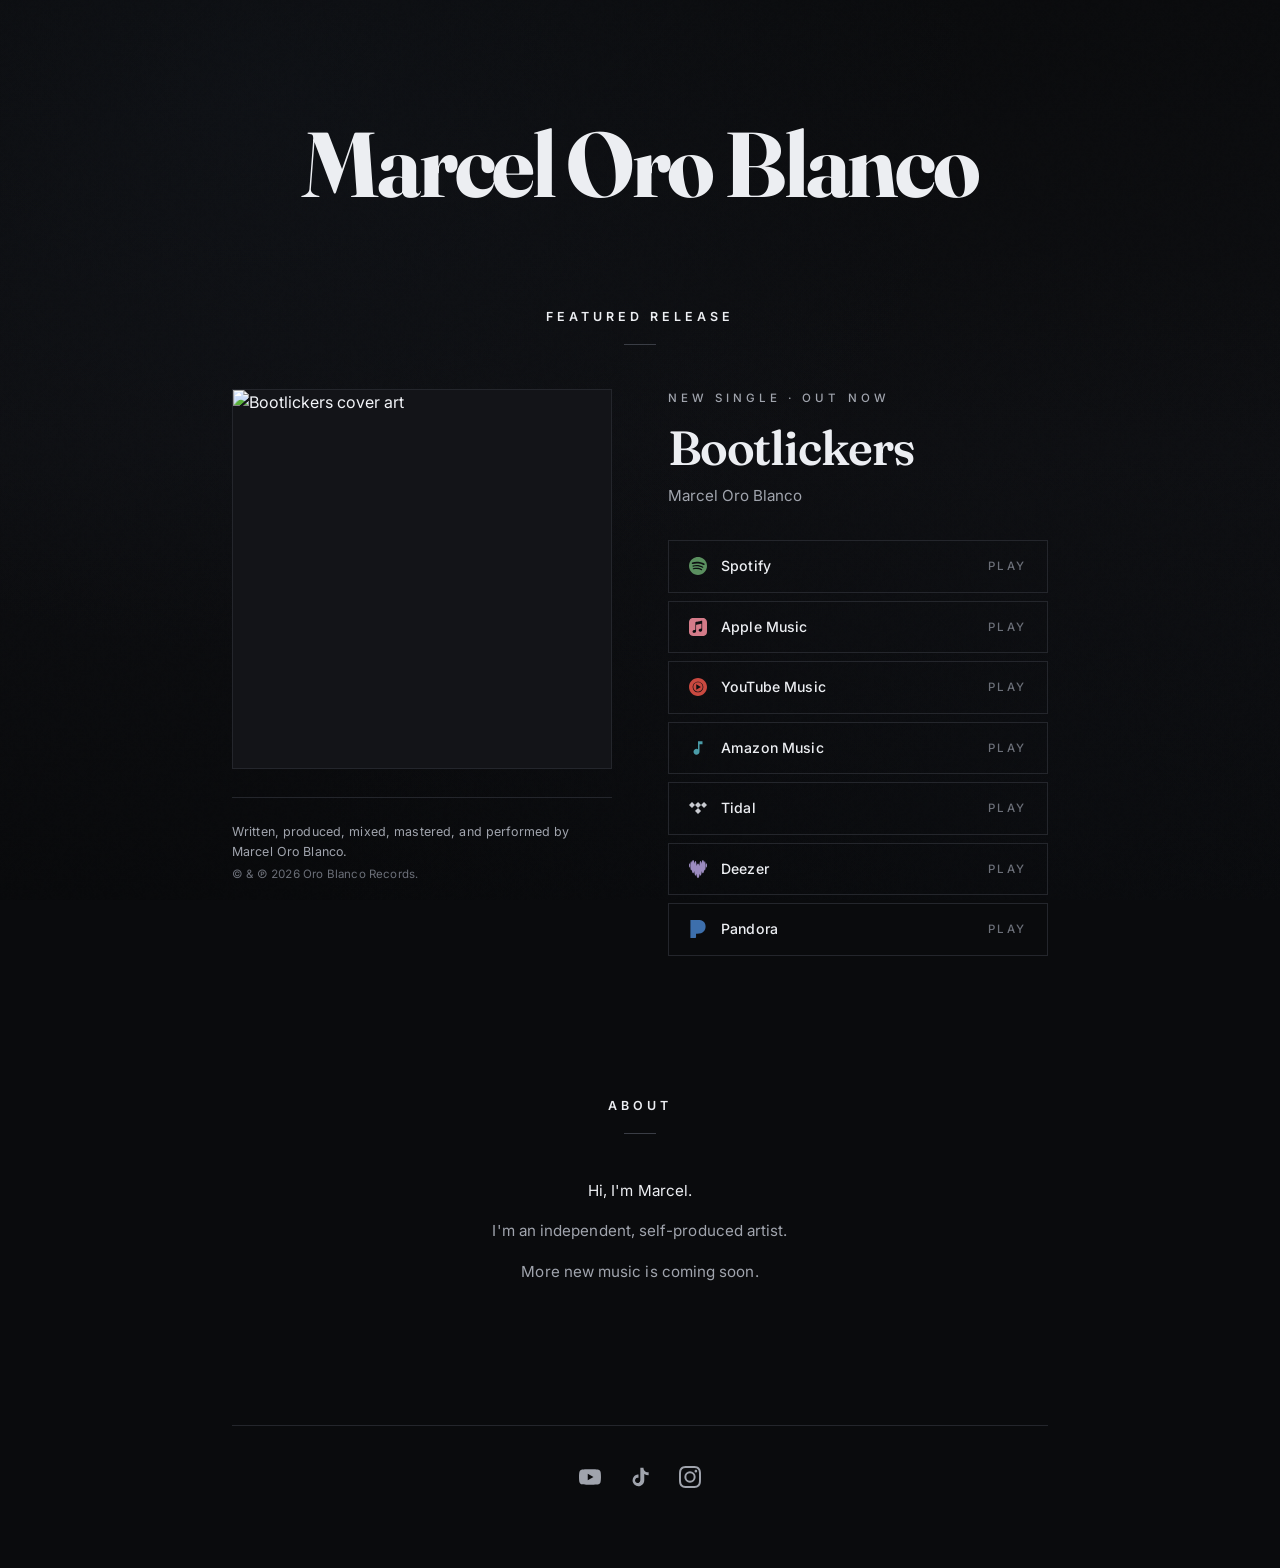
==== commit fe0b5222: "Update index.html" ====
--- a/index.html
+++ b/index.html
@@ -44,8 +44,7 @@
         </div>
         <div class="credits">
           <p>Written, produced, mixed, mastered, and performed by Marcel Oro Blanco.</p>
-          <p class="copyright"><span class="sym">©</span>2026 Oro Blanco Records.</p>
-          <p class="copyright"><span class="sym">℗</span>2026 Oro Blanco Records.</p>
+          <p class="copyright"><span class="symbol">©</span> <span class="symbol-small">&</span> <span class="symbol">℗</span> 2026 Oro Blanco Records.</p>
         </div>
       </div>
 
